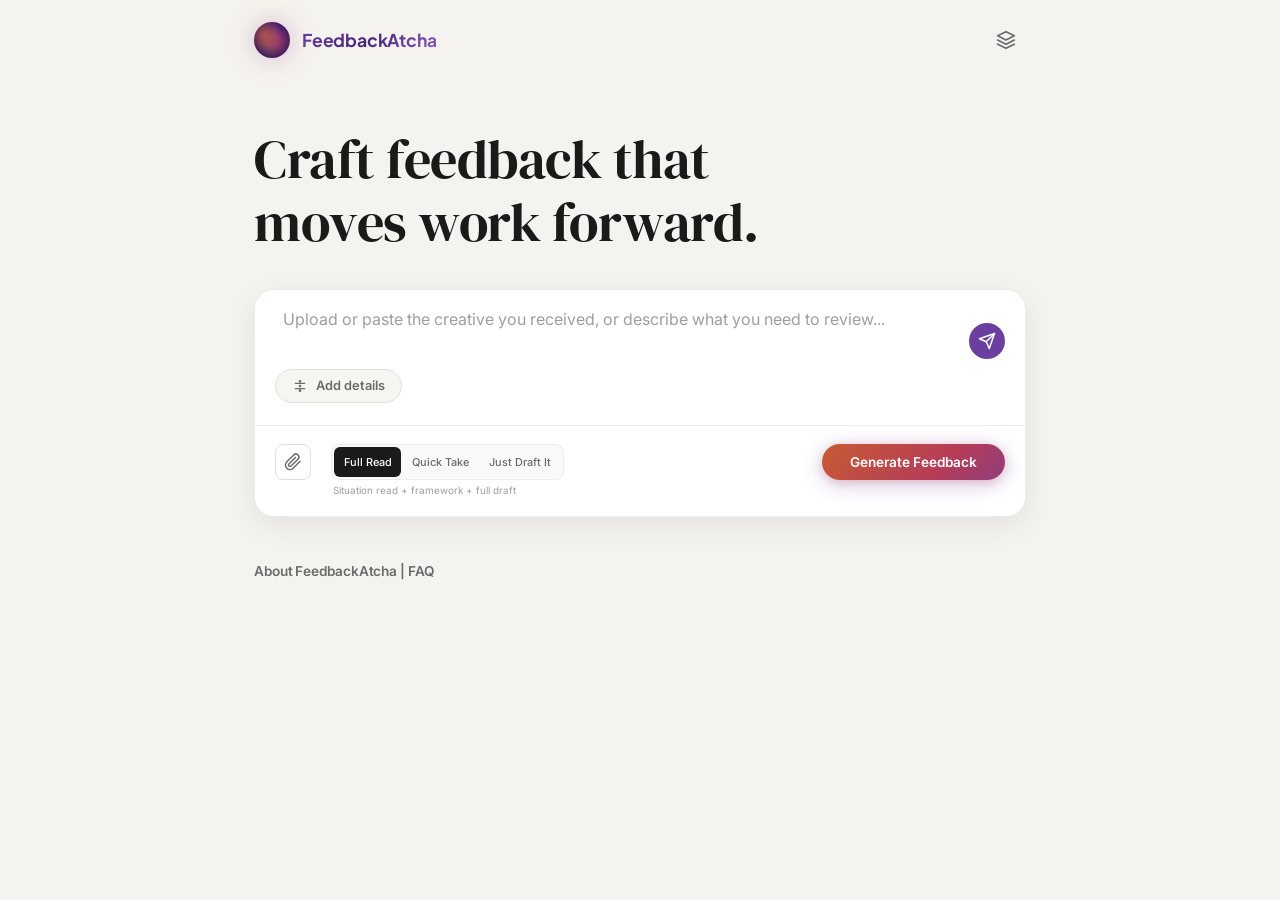
==== index.html @ f75a7eeb "Add severity badges (Critical/Caution/Good) to feedback items - System prompt now instructs AI to ta" ====
<!DOCTYPE html>
<html lang="en">
<head>
  <meta charset="UTF-8">
  <meta name="viewport" content="width=device-width, initial-scale=1.0">
  <title>FeedbackAtcha</title>
  <!-- v5.5 -->
  <script>
  // ============================================================
  // PASTE YOUR ANTHROPIC API KEY HERE:
  const ANTHROPIC_API_KEY = "your-api-key-here";
  // ============================================================
  </script>
  <style>
@import url('https://fonts.googleapis.com/css2?family=DM+Serif+Display&family=Plus+Jakarta+Sans:wght@400;500;600;700&family=Inter:wght@300;400;500;600;700&display=swap');
*,*::before,*::after{box-sizing:border-box;margin:0;padding:0}
:root{
  --bg:#F5F3EF;--surface:#FFFFFF;--surface-warm:#FAF9F7;--surface-alt:#F7F5F2;
  --text-primary:#1A1A1A;--text-secondary:#6B6B6B;--text-tertiary:#9E9E9E;
  --accent:#6B3FA0;--accent-light:rgba(107,63,160,0.08);--accent-glow:rgba(107,63,160,0.25);
  --border:#E0E0E0;--border-light:#ECECEC;
  --shadow-sm:0 1px 2px rgba(0,0,0,0.04);--shadow:0 2px 8px rgba(0,0,0,0.06);
  --shadow-lg:0 8px 30px rgba(0,0,0,0.08);--shadow-xl:0 16px 50px rgba(0,0,0,0.1);
  --radius:16px;--radius-sm:10px;--radius-xs:6px;--transition:0.2s ease;
  --orb-1:rgba(200,100,50,0.7);--orb-2:rgba(180,60,90,0.6);--orb-3:rgba(120,50,160,0.7);
  --orb-4:rgba(200,150,50,0.4);--orb-5:rgba(80,30,120,0.95);--orb-6:rgba(50,20,80,1);
}
html{scroll-behavior:smooth}
body{font-family:'Inter',-apple-system,BlinkMacSystemFont,sans-serif;background:var(--bg);color:var(--text-primary);line-height:1.6;min-height:100vh;-webkit-font-smoothing:antialiased}

/* Header */
.header{display:flex;align-items:center;justify-content:space-between;padding:20px 24px;max-width:820px;margin:0 auto}
.header-brand{display:flex;align-items:center;gap:12px}
.orb-logo{width:36px;height:36px;border-radius:50%;background:radial-gradient(circle at 30% 35%,var(--orb-1) 0%,transparent 50%),radial-gradient(circle at 65% 55%,var(--orb-2) 0%,transparent 50%),radial-gradient(circle at 50% 40%,var(--orb-3) 0%,transparent 55%),radial-gradient(circle at 45% 60%,var(--orb-4) 0%,transparent 50%),radial-gradient(circle at 50% 50%,var(--orb-5) 0%,var(--orb-6) 100%);animation:orbShift 6s ease-in-out infinite;box-shadow:0 0 20px rgba(120,50,160,0.25),0 0 40px rgba(200,100,50,0.1);flex-shrink:0}
@keyframes orbShift{0%,100%{background:radial-gradient(circle at 30% 35%,rgba(200,100,50,0.7) 0%,transparent 50%),radial-gradient(circle at 65% 55%,rgba(180,60,90,0.6) 0%,transparent 50%),radial-gradient(circle at 50% 40%,rgba(120,50,160,0.7) 0%,transparent 55%),radial-gradient(circle at 45% 60%,rgba(200,150,50,0.4) 0%,transparent 50%),radial-gradient(circle at 50% 50%,rgba(80,30,120,0.95) 0%,rgba(50,20,80,1) 100%)}33%{background:radial-gradient(circle at 40% 30%,rgba(220,130,40,0.6) 0%,transparent 50%),radial-gradient(circle at 60% 65%,rgba(160,40,100,0.7) 0%,transparent 50%),radial-gradient(circle at 45% 45%,rgba(100,40,180,0.6) 0%,transparent 55%),radial-gradient(circle at 55% 50%,rgba(210,160,40,0.5) 0%,transparent 50%),radial-gradient(circle at 50% 50%,rgba(90,35,130,0.95) 0%,rgba(55,22,85,1) 100%)}66%{background:radial-gradient(circle at 35% 40%,rgba(190,80,60,0.65) 0%,transparent 50%),radial-gradient(circle at 70% 50%,rgba(140,50,120,0.65) 0%,transparent 50%),radial-gradient(circle at 48% 35%,rgba(130,60,150,0.75) 0%,transparent 55%),radial-gradient(circle at 40% 55%,rgba(190,140,60,0.45) 0%,transparent 50%),radial-gradient(circle at 50% 50%,rgba(70,25,110,0.95) 0%,rgba(45,18,75,1) 100%)}}
.header-brand h1{font-family:'Plus Jakarta Sans',sans-serif;font-size:1.1rem;font-weight:700;letter-spacing:-0.2px;background:linear-gradient(135deg,#6B3FA0,#4A2878,#8B5FBF);-webkit-background-clip:text;-webkit-text-fill-color:transparent;background-clip:text}
.header-actions{display:flex;gap:8px;align-items:center}
.btn-icon{background:none;border:none;cursor:pointer;padding:10px;color:var(--text-secondary);border-radius:var(--radius-xs);transition:var(--transition)}
.btn-icon:hover{background:var(--accent-light);color:var(--accent)}
.btn-icon svg{width:20px;height:20px;display:block}

/* Hero — left-aligned, serif */
.hero{max-width:820px;margin:48px auto 0;padding:0 24px;transition:all 0.5s cubic-bezier(0.16,1,0.3,1)}
.hero.collapsed{margin-top:12px;margin-bottom:-12px}
.hero.collapsed h2{font-size:0;opacity:0;margin:0;line-height:0}
.hero h2{font-family:'DM Serif Display',serif;font-size:clamp(2.2rem,5vw,3.4rem);font-weight:400;letter-spacing:-0.5px;line-height:1.15;color:var(--text-primary);margin-bottom:0;transition:all 0.5s ease}

/* Card */
.card-wrap{max-width:820px;margin:36px auto 80px;padding:0 24px}
.card{background:var(--surface);border-radius:20px;box-shadow:var(--shadow-lg);border:1px solid var(--border-light);overflow:hidden;transition:box-shadow 0.3s ease}
.card:focus-within{box-shadow:var(--shadow-xl);border-color:var(--border)}

/* Thread */
.thread{max-height:0;overflow-y:auto;transition:max-height 0.4s cubic-bezier(0.16,1,0.3,1)}
.thread.active{max-height:50vh;border-bottom:1px solid var(--border-light);padding:16px 20px}
.thread::-webkit-scrollbar{width:4px}
.thread::-webkit-scrollbar-thumb{background:var(--border);border-radius:4px}
.msg{padding:12px 16px;animation:msgIn 0.3s ease;border-radius:16px;max-width:85%;margin-bottom:8px;font-size:0.9rem;line-height:1.7}
@keyframes msgIn{from{opacity:0;transform:translateY(8px)}to{opacity:1;transform:translateY(0)}}
.msg-user{background:var(--accent-light);margin-left:auto;border-bottom-right-radius:4px}
.msg-user .msg-body{color:var(--text-primary);white-space:pre-wrap;word-wrap:break-word}
.msg-ai{background:var(--surface-warm);border:1px solid var(--border-light);margin-right:auto;border-bottom-left-radius:4px;position:relative;max-width:92%}
.msg-ai .msg-header{display:flex;align-items:center;justify-content:flex-end;margin-bottom:4px;gap:6px}
.msg-ai .copy-msg-btn,.msg-ai .expand-msg-btn{background:var(--surface);border:1px solid var(--border);width:30px;height:30px;border-radius:50%;cursor:pointer;color:var(--text-tertiary);transition:var(--transition);display:flex;align-items:center;justify-content:center;padding:0}
.msg-ai .copy-msg-btn svg,.msg-ai .expand-msg-btn svg{width:14px;height:14px;flex-shrink:0}
.msg-ai .copy-msg-btn:hover,.msg-ai .expand-msg-btn:hover{border-color:var(--accent);color:var(--accent);background:var(--accent-light)}
.msg-ai .msg-body h3{color:var(--accent);font-size:0.92rem;font-weight:600;margin-top:18px;margin-bottom:6px;padding-top:12px;border-top:1px solid var(--border-light)}
.msg-ai .msg-body h3:first-child{margin-top:0;padding-top:0;border-top:none}
.msg-ai .msg-body p{font-size:0.88rem;line-height:1.7;color:var(--text-primary);margin-bottom:6px}
.msg-ai .msg-body ul{padding-left:18px;margin:6px 0}
.msg-ai .msg-body li{font-size:0.88rem;line-height:1.7;color:var(--text-primary);margin-bottom:3px}
.msg-ai .msg-body strong{font-weight:600}
.msg-ai .msg-body ol{padding-left:22px;margin:8px 0}
.msg-ai .msg-body ol li{font-size:0.88rem;line-height:1.7;color:var(--text-primary);margin-bottom:6px;padding-left:4px}
.msg-ai .msg-body ol li::marker{color:var(--accent);font-weight:600}
.tldr-callout{background:rgba(107,63,160,0.05);border-left:3px solid var(--accent);border-radius:0 6px 6px 0;padding:10px 14px;margin-bottom:14px}
.tldr-callout h3{font-size:0.72rem;text-transform:uppercase;letter-spacing:0.5px;color:var(--accent);margin:0 0 4px!important;border:none!important;padding-top:0!important}
.tldr-callout p{font-size:0.85rem;color:var(--text-secondary);margin-bottom:0}
/* Severity badges */
.severity-badge{display:inline-flex;align-items:center;gap:5px;font-size:0.7rem;font-weight:700;text-transform:uppercase;letter-spacing:0.4px;padding:2px 8px 2px 5px;border-radius:4px;vertical-align:middle;margin-right:4px;white-space:nowrap}
.severity-badge svg{width:14px;height:14px;flex-shrink:0}
.severity-critical{background:rgba(220,38,38,0.1);color:#DC2626}
.severity-caution{background:rgba(217,119,6,0.1);color:#B45309}
.severity-good{background:rgba(22,163,74,0.1);color:#16A34A}

/* Chat avatars */
.msg-ai-wrap{display:flex;align-items:flex-start;gap:8px;margin-bottom:8px;animation:msgIn 0.3s ease}
.msg-ai-wrap .msg-ai{margin-bottom:0;animation:none}
.orb-chat{width:24px;height:24px;border-radius:50%;background:radial-gradient(circle at 30% 35%,var(--orb-1) 0%,transparent 50%),radial-gradient(circle at 65% 55%,var(--orb-2) 0%,transparent 50%),radial-gradient(circle at 50% 40%,var(--orb-3) 0%,transparent 55%),radial-gradient(circle at 45% 60%,var(--orb-4) 0%,transparent 50%),radial-gradient(circle at 50% 50%,var(--orb-5) 0%,var(--orb-6) 100%);animation:orbShift 6s ease-in-out infinite;box-shadow:0 0 8px rgba(120,50,160,0.2);flex-shrink:0;margin-top:4px}
.msg-user-wrap{display:flex;align-items:flex-start;gap:8px;justify-content:flex-end;margin-bottom:8px;animation:msgIn 0.3s ease}
.msg-user-wrap .msg-user{margin-bottom:0;margin-left:0;animation:none}
.user-avatar-chat{width:24px;height:24px;border-radius:50%;flex-shrink:0;margin-top:4px;background:var(--accent);color:white;display:flex;align-items:center;justify-content:center;font-size:0.65rem;font-weight:600;overflow:hidden}
.user-avatar-chat img{width:100%;height:100%;object-fit:cover}

/* Avatar in settings */
.avatar-section{display:flex;align-items:center;gap:14px;padding:0 0 24px;margin-bottom:24px;border-bottom:1px solid var(--border-light)}
.avatar-display{width:48px;height:48px;border-radius:50%;background:var(--accent);color:white;display:flex;align-items:center;justify-content:center;font-size:1.2rem;font-weight:600;cursor:pointer;overflow:hidden;flex-shrink:0;transition:var(--transition);border:2px solid var(--border-light)}
.avatar-display:hover{border-color:var(--accent);box-shadow:0 0 0 3px var(--accent-light)}
.avatar-display img{width:100%;height:100%;object-fit:cover}
.avatar-info{flex:1;min-width:0}
.avatar-name-input{border:none;background:transparent;font-family:inherit;font-size:0.95rem;font-weight:600;color:var(--text-primary);width:100%;outline:none;padding:2px 0}
.avatar-name-input:focus{border-bottom:2px solid var(--accent)}
.avatar-hint{font-size:0.68rem;color:var(--text-tertiary);margin-top:2px}

/* Avatar Modal */
.avatar-overlay{position:fixed;inset:0;background:rgba(0,0,0,0.3);z-index:400;opacity:0;pointer-events:none;transition:opacity 0.3s;backdrop-filter:blur(4px)}
.avatar-overlay.open{opacity:1;pointer-events:all}
.avatar-modal{position:fixed;top:50%;left:50%;transform:translate(-50%,-50%) scale(0.95);width:440px;max-width:92vw;max-height:85vh;background:var(--surface);border-radius:20px;box-shadow:var(--shadow-xl);z-index:401;opacity:0;pointer-events:none;transition:all 0.3s cubic-bezier(0.16,1,0.3,1);overflow-y:auto}
.avatar-modal.open{opacity:1;pointer-events:all;transform:translate(-50%,-50%) scale(1)}
.avatar-modal-header{display:flex;align-items:center;justify-content:space-between;padding:24px 24px 0}
.avatar-modal-header h2{font-family:'DM Serif Display',serif;font-size:1.3rem;font-weight:400}
.avatar-modal-header p{font-size:0.82rem;color:var(--text-secondary);margin-top:2px}
.avatar-modal-body{padding:20px 24px 24px}
.avatar-current{display:flex;align-items:center;gap:12px;background:var(--surface-warm);border:1px solid var(--border-light);border-radius:var(--radius-sm);padding:12px 16px;margin-bottom:20px}
.avatar-current-img{width:48px;height:48px;border-radius:50%;background:var(--accent);color:white;display:flex;align-items:center;justify-content:center;font-size:1.2rem;font-weight:600;overflow:hidden;flex-shrink:0}
.avatar-current-img img{width:100%;height:100%;object-fit:cover}
.avatar-current-label{font-size:0.82rem;font-weight:600;color:var(--text-primary)}
.avatar-current-type{font-size:0.72rem;color:var(--text-tertiary)}
.avatar-dropzone{border:2px dashed var(--border);border-radius:var(--radius-sm);padding:24px;text-align:center;cursor:pointer;transition:var(--transition);margin-bottom:20px;position:relative}
.avatar-dropzone:hover{border-color:var(--accent);background:var(--accent-light)}
.avatar-dropzone input{position:absolute;inset:0;opacity:0;cursor:pointer}
.avatar-dropzone-icon{font-size:1.5rem;margin-bottom:6px}
.avatar-dropzone-text{font-size:0.85rem;color:var(--accent);font-weight:600}
.avatar-dropzone-hint{font-size:0.72rem;color:var(--text-tertiary);margin-top:4px}
.avatar-preset-label{font-size:0.68rem;font-weight:700;text-transform:uppercase;letter-spacing:0.08em;color:var(--text-tertiary);margin-bottom:12px}
.avatar-preset-grid{display:grid;grid-template-columns:repeat(4,1fr);gap:8px;margin-bottom:20px}
.avatar-preset{display:flex;flex-direction:column;align-items:center;gap:4px;padding:10px 4px;border:1px solid var(--border-light);border-radius:var(--radius-xs);cursor:pointer;transition:var(--transition);background:var(--surface)}
.avatar-preset:hover{border-color:var(--accent);background:var(--accent-light)}
.avatar-preset.selected{border-color:var(--accent);background:var(--accent-light);box-shadow:0 0 0 2px var(--accent-light)}
.avatar-preset-emoji{font-size:1.5rem;line-height:1}
.avatar-preset-name{font-size:0.62rem;color:var(--text-secondary);font-weight:500}
.avatar-reset-btn{background:none;border:1px solid var(--border);border-radius:var(--radius-xs);padding:8px 16px;font-size:0.78rem;color:var(--text-secondary);cursor:pointer;font-family:inherit;transition:var(--transition);width:100%}
.avatar-reset-btn:hover{border-color:var(--accent);color:var(--accent)}

/* Compose */
.compose-row{display:flex;align-items:flex-end;padding:16px 20px 8px 28px;gap:8px}
.compose-input{flex:1;border:none;font-family:inherit;font-size:1rem;line-height:1.7;color:var(--text-primary);resize:none;outline:none;background:transparent;min-height:44px;max-height:200px;padding:0}
.compose-input::placeholder{color:var(--text-tertiary)}
.chat-send-btn{width:36px;height:36px;border-radius:50%;border:none;background:var(--accent);color:white;cursor:pointer;display:flex;align-items:center;justify-content:center;flex-shrink:0;transition:var(--transition);margin-bottom:2px}
.chat-send-btn:hover{background:#5A3490;transform:scale(1.05)}
.chat-send-btn:disabled{opacity:0.3;cursor:not-allowed;transform:none}
.chat-send-btn svg{width:18px;height:18px}

/* Context Bar — more prominent */
.context-bar{display:flex;align-items:center;gap:10px;padding:0 20px 22px;flex-wrap:wrap}
.context-bar-toggle{display:flex;align-items:center;gap:8px;font-size:0.8rem;color:var(--text-secondary);cursor:pointer;background:var(--surface-alt);border:1px solid var(--border);font-family:inherit;font-weight:600;padding:8px 16px;border-radius:50px;transition:var(--transition)}
.context-bar-toggle:hover{color:var(--accent);border-color:var(--accent);background:var(--accent-light)}
.context-bar-toggle svg{flex-shrink:0}
.context-tags{display:flex;flex-wrap:wrap;gap:4px}
.context-tag{font-size:0.7rem;font-weight:500;padding:4px 12px;border-radius:50px;background:var(--accent-light);color:var(--accent);border:1px solid rgba(107,63,160,0.15);display:flex;align-items:center;gap:4px}
.context-tag .remove-tag{background:none;border:none;cursor:pointer;color:var(--accent);font-size:0.85rem;line-height:1;padding:0 0 0 2px;opacity:0.6}
.context-tag .remove-tag:hover{opacity:1}

/* Context Panel */
.context-panel{max-height:0;overflow:hidden;transition:max-height 0.4s cubic-bezier(0.16,1,0.3,1),padding 0.3s ease,opacity 0.3s ease;opacity:0;padding:0 28px}
.context-panel.open{max-height:900px;opacity:1;padding:20px 28px 24px;border-top:1px solid var(--border-light);overflow-y:auto}
.context-section{border:1px solid var(--border-light);border-radius:var(--radius-sm);padding:16px 18px;margin-bottom:14px;background:var(--surface-warm)}
.context-section:last-child{margin-bottom:0}
.context-section-framework{background:#F5F0FA;border-color:rgba(107,63,160,0.12)}
.context-section-asset{background:#F0F4F8;border-color:rgba(59,130,246,0.12)}
.context-section-details{background:#F0F7F4;border-color:rgba(52,168,115,0.12)}
.context-section-title{font-size:0.72rem;font-weight:700;text-transform:uppercase;letter-spacing:0.08em;color:var(--text-primary);margin-bottom:12px;display:flex;align-items:center;gap:8px}
.context-section-title svg{width:16px;height:16px;color:var(--accent);flex-shrink:0}

/* Asset categories */
.asset-category{margin-bottom:10px}
.asset-category:last-child{margin-bottom:0}
.asset-category-label{font-size:0.65rem;font-weight:600;text-transform:uppercase;letter-spacing:0.06em;color:var(--text-tertiary);margin-bottom:6px;padding-left:2px}
.tile-row{display:flex;flex-wrap:wrap;gap:5px}
.tile{display:flex;align-items:center;justify-content:center;padding:7px 12px;gap:6px;border:1px solid var(--border-light);border-radius:var(--radius-xs);background:var(--surface);cursor:pointer;transition:var(--transition);font-size:0.72rem;color:var(--text-secondary);line-height:1.2;white-space:nowrap}
.tile:hover{border-color:#3B7DD8;color:#3B7DD8}
.tile.selected{border-color:#3B7DD8;background:rgba(59,130,246,0.1);color:#2563EB;font-weight:600}
.tile.selected svg{color:#2563EB}
.tile svg{width:14px;height:14px;flex-shrink:0}

/* Segmented, pills */
.segmented{display:flex;background:var(--surface);border-radius:var(--radius-sm);padding:3px;border:1px solid var(--border-light)}
.segmented button{flex:1;padding:7px 4px;font-size:0.72rem;border:none;background:transparent;cursor:pointer;color:var(--text-secondary);transition:var(--transition);font-family:inherit;font-weight:500;border-radius:8px}
.segmented button:hover{color:var(--text-primary)}
/* Framework segmented — lavender family */
.framework-segmented button.selected{background:#E8DCF5;color:#5B2D8E;box-shadow:var(--shadow-sm);font-weight:600}
.framework-segmented button.auto-selected{background:transparent;color:#7B4FA8;box-shadow:none;border:1px dashed rgba(107,63,160,0.4);margin:-1px}
.framework-segmented button:hover{color:#7B4FA8}
/* Details segmented — green family */
.context-section-details .segmented button.selected{background:#D6EDE0;color:#1B7A42;box-shadow:var(--shadow-sm);font-weight:600}
.context-section-details .segmented button:hover{color:#2D8A54}
.pills{display:flex;flex-wrap:wrap;gap:5px}
.pill{padding:5px 12px;border-radius:50px;border:1px solid var(--border);background:var(--surface);font-size:0.72rem;cursor:pointer;color:var(--text-secondary);transition:var(--transition);font-family:inherit}
/* Details pills — green family */
.context-section-details .pill:hover{border-color:#2D8A54;color:#2D8A54}
.context-section-details .pill.selected{border-color:#2D8A54;background:rgba(52,168,115,0.1);color:#1B7A42;font-weight:600}
.framework-explainer{font-size:0.62rem;color:var(--text-tertiary);padding-left:2px;margin-top:6px;min-height:0;transition:all 0.2s ease;line-height:1.4}
.context-notes{width:100%;padding:8px 10px;border:1px solid var(--border);border-radius:var(--radius-xs);font-family:inherit;font-size:0.82rem;resize:vertical;min-height:56px;color:var(--text-primary);background:var(--surface);line-height:1.5}
.context-notes:focus{outline:none;border-color:var(--accent)}
.context-notes::placeholder{color:var(--text-tertiary)}
.context-bar-toggle .toggle-icon-open,.context-bar-toggle .toggle-icon-close{flex-shrink:0}
.context-bar-toggle .toggle-icon-close{display:none}
.context-bar-toggle.active .toggle-icon-open{display:none}
.context-bar-toggle.active .toggle-icon-close{display:block}

/* Toolbar */
.compose-toolbar{display:flex;align-items:flex-start;justify-content:space-between;padding:18px 20px 18px;border-top:1px solid var(--border-light);gap:12px}
.toolbar-left{display:flex;align-items:flex-start;gap:10px;flex:1;min-width:0}
.upload-btn{display:flex;align-items:center;justify-content:center;width:36px;height:36px;border-radius:8px;border:1px solid var(--border);background:var(--surface);color:var(--text-secondary);cursor:pointer;transition:var(--transition);position:relative;flex-shrink:0}
.upload-btn:hover{border-color:var(--accent);color:var(--accent)}
.upload-btn input[type="file"]{position:absolute;inset:0;opacity:0;cursor:pointer}
.upload-preview{font-size:0.75rem;color:var(--accent);font-weight:500;display:flex;align-items:center;gap:4px;max-width:120px;overflow:hidden;text-overflow:ellipsis;white-space:nowrap;height:36px}
.upload-preview .remove-upload{background:none;border:none;cursor:pointer;color:var(--text-secondary);font-size:1rem;line-height:1;padding:0}
.upload-preview .remove-upload:hover{color:var(--text-primary)}
.mode-slider-wrap{flex-shrink:0;display:flex;flex-direction:column;align-items:flex-start;gap:3px}
.mode-slider-track{display:flex;background:var(--surface-warm);border-radius:8px;position:relative;padding:2px;border:1px solid var(--border-light);height:36px;align-items:center}
.mode-slider-track .mode-option{flex:1;text-align:center;padding:0 10px;font-size:0.68rem;font-weight:500;cursor:pointer;position:relative;z-index:2;color:var(--text-secondary);transition:color 0.3s;border:none;background:none;font-family:inherit;border-radius:6px;white-space:nowrap;height:calc(100% - 4px);display:flex;align-items:center;justify-content:center}
.mode-slider-track .mode-option.selected{color:white}
.mode-slider-thumb{position:absolute;top:2px;height:calc(100% - 4px);background:var(--text-primary);border-radius:6px;transition:left 0.3s ease,width 0.3s ease;z-index:1}
.mode-explainer{font-size:0.62rem;color:var(--text-tertiary);text-align:left;padding-left:2px}

/* CTA — glowing orb gradient */
.send-btn{height:36px;padding:0 28px;background:linear-gradient(135deg,#C85A32,#B43C5A,#6B3FA0,#4A2070);background-size:200% 200%;animation:ctaGlow 4s ease-in-out infinite;color:white;border:none;border-radius:50px;font-size:0.85rem;font-weight:600;cursor:pointer;font-family:inherit;transition:transform 0.2s,box-shadow 0.2s;flex-shrink:0;box-shadow:0 4px 20px rgba(120,50,160,0.3),0 2px 8px rgba(200,100,50,0.2);display:flex;align-items:center}
.send-btn:hover{transform:translateY(-1px);box-shadow:0 6px 28px rgba(120,50,160,0.4),0 4px 12px rgba(200,100,50,0.3)}
.send-btn:active{transform:translateY(0)}
.send-btn:disabled{opacity:0.6;cursor:not-allowed;transform:none;animation:ctaPulse 1.5s ease-in-out infinite}
@keyframes ctaGlow{0%{background-position:0% 50%}50%{background-position:100% 50%}100%{background-position:0% 50%}}
@keyframes ctaPulse{0%,100%{box-shadow:0 4px 20px rgba(120,50,160,0.3)}50%{box-shadow:0 6px 30px rgba(120,50,160,0.5),0 4px 16px rgba(200,100,50,0.3)}}

/* Settings — RIGHT side */
.settings-overlay{position:fixed;inset:0;background:rgba(0,0,0,0.3);z-index:200;opacity:0;pointer-events:none;transition:opacity 0.3s;backdrop-filter:blur(4px)}
.settings-overlay.open{opacity:1;pointer-events:all}
.settings-panel{position:fixed;top:0;right:-500px;width:460px;max-width:92vw;height:100vh;background:var(--surface);box-shadow:-8px 0 30px rgba(0,0,0,0.08);z-index:201;transition:right 0.35s cubic-bezier(0.16,1,0.3,1);overflow-y:auto;padding:32px}
.settings-panel.open{right:0}
.settings-panel h2{font-size:1.1rem;font-weight:700;margin-bottom:28px;display:flex;align-items:center;justify-content:space-between}
.settings-card{background:var(--surface-warm);border-radius:var(--radius-sm);padding:20px;margin-bottom:14px;border:1px solid var(--border-light)}
.settings-card label{display:block;font-size:0.72rem;font-weight:600;color:var(--text-secondary);text-transform:uppercase;letter-spacing:0.05em;margin-bottom:8px}
.settings-card input[type="text"],.settings-card textarea{width:100%;padding:10px 12px;border:1px solid var(--border);border-radius:var(--radius-xs);font-family:inherit;font-size:0.85rem;background:var(--surface)}
.settings-card textarea{min-height:80px;resize:vertical}
.settings-card input:focus,.settings-card textarea:focus{outline:none;border-color:var(--accent);box-shadow:0 0 0 3px var(--accent-light)}
.color-swatches{display:flex;gap:8px;margin-top:10px;flex-wrap:wrap}
.color-swatch{width:32px;height:32px;border-radius:8px;border:2px solid var(--border-light);cursor:pointer;position:relative}
.color-swatch .remove-swatch{position:absolute;top:-6px;right:-6px;width:16px;height:16px;border-radius:50%;background:var(--text-secondary);color:white;font-size:10px;border:none;cursor:pointer;display:none;align-items:center;justify-content:center;line-height:1}
.color-swatch:hover .remove-swatch{display:flex}
.color-limit-msg{font-size:0.7rem;color:var(--orb-2);margin-top:6px}
.toggle-row{display:flex;align-items:center;justify-content:space-between;padding:8px 0}
.toggle-row span{font-size:0.85rem;font-weight:500}
.toggle{width:44px;height:24px;border-radius:12px;background:#D1D5DB;position:relative;cursor:pointer;transition:var(--transition);border:none}
.toggle.on{background:var(--accent)}
.toggle::after{content:'';position:absolute;top:2px;left:2px;width:20px;height:20px;border-radius:50%;background:white;transition:var(--transition);box-shadow:0 1px 3px rgba(0,0,0,0.12)}
.toggle.on::after{left:22px}
.helper-text{font-size:0.72rem;color:var(--text-tertiary);margin-top:6px;line-height:1.4}
.error-msg{background:#FEF2F2;color:#991B1B;padding:12px 28px;font-size:0.85rem;border-top:1px solid #FECACA}

/* Footer */
.footer{max-width:820px;margin:-40px auto 40px;padding:0 24px}
.footer-link{background:none;border:none;cursor:pointer;font-family:inherit;font-size:0.85rem;color:var(--text-secondary);font-weight:600;padding:6px 0;transition:var(--transition);letter-spacing:-0.1px}
.footer-link:hover{color:var(--accent)}

/* About Modal */
.about-overlay{position:fixed;inset:0;background:rgba(0,0,0,0.3);z-index:300;opacity:0;pointer-events:none;transition:opacity 0.3s;backdrop-filter:blur(4px)}
.about-overlay.open{opacity:1;pointer-events:all}
.about-modal{position:fixed;top:50%;left:50%;transform:translate(-50%,-50%) scale(0.95);width:560px;max-width:92vw;max-height:80vh;background:var(--surface);border-radius:20px;box-shadow:var(--shadow-xl);z-index:301;opacity:0;pointer-events:none;transition:all 0.3s cubic-bezier(0.16,1,0.3,1);overflow-y:auto}
.about-modal.open{opacity:1;pointer-events:all;transform:translate(-50%,-50%) scale(1)}
.about-header{display:flex;align-items:center;justify-content:space-between;padding:24px 28px 0;position:sticky;top:0;background:var(--surface);z-index:1;padding-bottom:16px}
.about-header h2{font-family:'DM Serif Display',serif;font-size:1.4rem;font-weight:400}
.about-body{padding:8px 28px 28px}
.faq-item{padding:16px 0;border-bottom:1px solid var(--border-light)}
.faq-item:last-child{border-bottom:none}

/* Expand Feedback Modal */
.expand-overlay{position:fixed;inset:0;background:rgba(0,0,0,0.3);z-index:500;opacity:0;pointer-events:none;transition:opacity 0.3s;backdrop-filter:blur(4px)}
.expand-overlay.open{opacity:1;pointer-events:all}
.expand-modal{position:fixed;top:50%;left:50%;transform:translate(-50%,-50%) scale(0.95);width:720px;max-width:94vw;max-height:88vh;background:var(--surface);border-radius:20px;box-shadow:var(--shadow-xl);z-index:501;opacity:0;pointer-events:none;transition:all 0.3s cubic-bezier(0.16,1,0.3,1);display:flex;flex-direction:column}
.expand-modal.open{opacity:1;pointer-events:all;transform:translate(-50%,-50%) scale(1)}
.expand-header{display:flex;align-items:center;justify-content:space-between;padding:20px 28px;border-bottom:1px solid var(--border-light);flex-shrink:0}
.expand-header-actions{display:flex;align-items:center;gap:8px}
.expand-copy-btn{background:var(--surface);border:1px solid var(--border);padding:6px 14px;border-radius:50px;font-size:0.75rem;font-weight:600;cursor:pointer;color:var(--text-secondary);font-family:inherit;transition:var(--transition);display:flex;align-items:center;gap:6px}
.expand-copy-btn svg{width:14px;height:14px;flex-shrink:0}
.expand-copy-btn:hover{border-color:var(--accent);color:var(--accent);background:var(--accent-light)}
.expand-body{padding:28px 32px;overflow-y:auto;flex:1}
.expand-body h3{color:var(--accent);font-size:1rem;font-weight:600;margin-top:22px;margin-bottom:8px;padding-top:14px;border-top:1px solid var(--border-light)}
.expand-body h3:first-child{margin-top:0;padding-top:0;border-top:none}
.expand-body p{font-size:0.95rem;line-height:1.8;color:var(--text-primary);margin-bottom:8px}
.expand-body ul{padding-left:20px;margin:8px 0}
.expand-body ol{padding-left:24px;margin:10px 0}
.expand-body li{font-size:0.95rem;line-height:1.8;color:var(--text-primary);margin-bottom:5px}
.expand-body ol li::marker{color:var(--accent);font-weight:600}
.expand-body strong{font-weight:600}
.expand-body .tldr-callout{background:rgba(107,63,160,0.05);border-left:3px solid var(--accent);border-radius:0 6px 6px 0;padding:12px 16px;margin-bottom:18px}
.expand-body .tldr-callout h3{font-size:0.75rem;text-transform:uppercase;letter-spacing:0.5px;margin:0 0 6px!important;border:none!important;padding-top:0!important}
.expand-body .tldr-callout p{font-size:0.9rem;color:var(--text-secondary);margin:0}
.expand-body .severity-badge{font-size:0.73rem;padding:3px 10px 3px 6px}
.expand-body .severity-badge svg{width:15px;height:15px}
.faq-item h3{font-size:0.88rem;font-weight:600;color:var(--text-primary);margin-bottom:6px}
.faq-item p{font-size:0.85rem;line-height:1.7;color:var(--text-secondary)}

@media(max-width:768px){.header{padding:16px 20px}.hero{margin-top:32px}.hero h2{font-size:2rem}.card-wrap{margin-top:24px}.compose-toolbar{flex-wrap:wrap}.toolbar-left{flex-wrap:wrap}}
@media(max-width:480px){.tile-row{gap:4px}.tile{padding:6px 8px;font-size:0.65rem}.hero h2{font-size:1.6rem}.compose-input{padding:20px 20px 8px;font-size:0.95rem}.context-bar{padding:0 20px 8px}.compose-toolbar{padding:12px 16px}.mode-slider-track .mode-option{padding:6px 6px;font-size:0.62rem}}
  </style>
</head>
<body>

<!-- Header -->
<header class="header">
  <div class="header-brand">
    <div class="orb-logo"></div>
    <h1>FeedbackAtcha</h1>
  </div>
  <div class="header-actions">
    <button class="btn-icon" id="settings-btn" title="Brand Profile">
      <svg viewBox="0 0 24 24" fill="none" stroke="currentColor" stroke-width="2" stroke-linecap="round" stroke-linejoin="round">
        <path d="M12 2L2 7l10 5 10-5-10-5z"/><path d="M2 17l10 5 10-5"/><path d="M2 12l10 5 10-5"/>
      </svg>
    </button>
  </div>
</header>

<!-- Hero — left-aligned, serif, no subtitle -->
<section class="hero">
  <h2>Craft feedback that<br>moves work forward.</h2>
</section>

<!-- Unified Card -->
<div class="card-wrap">
  <div class="card">

    <!-- Chat Thread -->
    <div class="thread" id="thread"></div>

    <!-- Compose Area -->
    <div class="compose" id="compose">
      <div class="compose-row">
        <textarea class="compose-input" id="main-input" placeholder="Upload or paste the creative you received, or describe what you need to review..." rows="2"></textarea>
        <button class="chat-send-btn" id="chat-send-btn" title="Send">
          <svg viewBox="0 0 24 24" fill="none" stroke="currentColor" stroke-width="2" stroke-linecap="round" stroke-linejoin="round"><line x1="22" y1="2" x2="11" y2="13"/><polygon points="22 2 15 22 11 13 2 9 22 2"/></svg>
        </button>
      </div>

      <!-- Context Bar -->
      <div class="context-bar" id="context-bar">
        <button class="context-bar-toggle" id="context-bar-toggle">
          <svg class="toggle-icon-open" width="16" height="16" viewBox="0 0 24 24" fill="none" stroke="currentColor" stroke-width="2" stroke-linecap="round" stroke-linejoin="round"><circle cx="12" cy="12" r="1"/><circle cx="12" cy="5" r="1"/><circle cx="12" cy="19" r="1"/><path d="M5 8h14"/><path d="M5 16h14"/></svg>
          <svg class="toggle-icon-close" width="16" height="16" viewBox="0 0 24 24" fill="none" stroke="currentColor" stroke-width="2" stroke-linecap="round" stroke-linejoin="round"><polyline points="18 15 12 9 6 15"/></svg>
          <span id="context-summary">Add details</span>
        </button>
        <div id="context-tags" class="context-tags"></div>
      </div>

      <!-- Context Panel -->
      <div class="context-panel" id="context-panel">

        <!-- Framework Section (own card) -->
        <div class="context-section context-section-framework">
          <div class="context-section-title">
            <svg viewBox="0 0 24 24" fill="none" stroke="currentColor" stroke-width="2" stroke-linecap="round" stroke-linejoin="round"><path d="M2 3h6a4 4 0 0 1 4 4v14a3 3 0 0 0-3-3H2z"/><path d="M22 3h-6a4 4 0 0 0-4 4v14a3 3 0 0 1 3-3h7z"/></svg>
            Feedback Framework
          </div>
          <div class="segmented framework-segmented">
            <button data-value="COIN">COIN</button>
            <button data-value="I Like / I Wish / What If">I Like / I Wish</button>
            <button data-value="SBI">SBI</button>
            <button data-value="Plus/Delta">Plus / Delta</button>
          </div>
          <div class="framework-explainer" id="framework-explainer"></div>
        </div>

        <!-- Asset Type Section -->
        <div class="context-section context-section-asset">
          <div class="context-section-title">
            <svg viewBox="0 0 24 24" fill="none" stroke="currentColor" stroke-width="2" stroke-linecap="round" stroke-linejoin="round"><rect x="3" y="3" width="7" height="7"/><rect x="14" y="3" width="7" height="7"/><rect x="3" y="14" width="7" height="7"/><rect x="14" y="14" width="7" height="7"/></svg>
            Asset Type
          </div>
          <div class="asset-category">
            <div class="asset-category-label">Ads</div>
            <div class="tile-row">
              <div class="tile" data-value="LinkedIn Ad"><svg viewBox="0 0 24 24" fill="none" stroke="currentColor" stroke-width="2" stroke-linecap="round" stroke-linejoin="round"><path d="M16 8a6 6 0 0 1 6 6v7h-4v-7a2 2 0 0 0-4 0v7h-4v-7a6 6 0 0 1 6-6z"/><rect x="2" y="9" width="4" height="12"/><circle cx="4" cy="4" r="2"/></svg>LinkedIn</div>
              <div class="tile" data-value="Facebook Ad"><svg viewBox="0 0 24 24" fill="none" stroke="currentColor" stroke-width="2" stroke-linecap="round" stroke-linejoin="round"><path d="M18 2h-3a5 5 0 0 0-5 5v3H7v4h3v8h4v-8h3l1-4h-4V7a1 1 0 0 1 1-1h3z"/></svg>Facebook</div>
              <div class="tile" data-value="Google Ad"><svg viewBox="0 0 24 24" fill="none" stroke="currentColor" stroke-width="2" stroke-linecap="round" stroke-linejoin="round"><circle cx="11" cy="11" r="8"/><line x1="21" y1="21" x2="16.65" y2="16.65"/></svg>Google</div>
              <div class="tile" data-value="Display Ad"><svg viewBox="0 0 24 24" fill="none" stroke="currentColor" stroke-width="2" stroke-linecap="round" stroke-linejoin="round"><rect x="2" y="3" width="20" height="14" rx="2"/><line x1="8" y1="21" x2="16" y2="21"/><line x1="12" y1="17" x2="12" y2="21"/></svg>Display</div>
            </div>
          </div>
          <div class="asset-category">
            <div class="asset-category-label">Content</div>
            <div class="tile-row">
              <div class="tile" data-value="eBook / Whitepaper"><svg viewBox="0 0 24 24" fill="none" stroke="currentColor" stroke-width="2" stroke-linecap="round" stroke-linejoin="round"><path d="M4 19.5A2.5 2.5 0 0 1 6.5 17H20"/><path d="M6.5 2H20v20H6.5A2.5 2.5 0 0 1 4 19.5v-15A2.5 2.5 0 0 1 6.5 2z"/></svg>eBook</div>
              <div class="tile" data-value="Blog Post"><svg viewBox="0 0 24 24" fill="none" stroke="currentColor" stroke-width="2" stroke-linecap="round" stroke-linejoin="round"><path d="M11 4H4a2 2 0 0 0-2 2v14a2 2 0 0 0 2 2h14a2 2 0 0 0 2-2v-7"/><path d="M18.5 2.5a2.121 2.121 0 0 1 3 3L12 15l-4 1 1-4 9.5-9.5z"/></svg>Blog Post</div>
              <div class="tile" data-value="Infographic"><svg viewBox="0 0 24 24" fill="none" stroke="currentColor" stroke-width="2" stroke-linecap="round" stroke-linejoin="round"><line x1="18" y1="20" x2="18" y2="10"/><line x1="12" y1="20" x2="12" y2="4"/><line x1="6" y1="20" x2="6" y2="14"/></svg>Infographic</div>
              <div class="tile" data-value="Webinar Asset"><svg viewBox="0 0 24 24" fill="none" stroke="currentColor" stroke-width="2" stroke-linecap="round" stroke-linejoin="round"><path d="M12 1a3 3 0 0 0-3 3v8a3 3 0 0 0 6 0V4a3 3 0 0 0-3-3z"/><path d="M19 10v2a7 7 0 0 1-14 0v-2"/><line x1="12" y1="19" x2="12" y2="23"/><line x1="8" y1="23" x2="16" y2="23"/></svg>Webinar</div>
              <div class="tile" data-value="Case Study"><svg viewBox="0 0 24 24" fill="none" stroke="currentColor" stroke-width="2" stroke-linecap="round" stroke-linejoin="round"><path d="M14 2H6a2 2 0 0 0-2 2v16a2 2 0 0 0 2 2h12a2 2 0 0 0 2-2V8z"/><polyline points="14 2 14 8 20 8"/><line x1="16" y1="13" x2="8" y2="13"/><line x1="16" y1="17" x2="8" y2="17"/></svg>Case Study</div>
              <div class="tile" data-value="One-Pager"><svg viewBox="0 0 24 24" fill="none" stroke="currentColor" stroke-width="2" stroke-linecap="round" stroke-linejoin="round"><path d="M13 2H6a2 2 0 0 0-2 2v16a2 2 0 0 0 2 2h12a2 2 0 0 0 2-2V9z"/><polyline points="13 2 13 9 20 9"/></svg>One-Pager</div>
              <div class="tile" data-value="Video Ad"><svg viewBox="0 0 24 24" fill="none" stroke="currentColor" stroke-width="2" stroke-linecap="round" stroke-linejoin="round"><polygon points="23 7 16 12 23 17 23 7"/><rect x="1" y="5" width="15" height="14" rx="2"/></svg>Video</div>
            </div>
          </div>
          <div class="asset-category">
            <div class="asset-category-label">Channels</div>
            <div class="tile-row">
              <div class="tile" data-value="Email"><svg viewBox="0 0 24 24" fill="none" stroke="currentColor" stroke-width="2" stroke-linecap="round" stroke-linejoin="round"><path d="M4 4h16c1.1 0 2 .9 2 2v12c0 1.1-.9 2-2 2H4c-1.1 0-2-.9-2-2V6c0-1.1.9-2 2-2z"/><polyline points="22,6 12,13 2,6"/></svg>Email</div>
              <div class="tile" data-value="Landing Page"><svg viewBox="0 0 24 24" fill="none" stroke="currentColor" stroke-width="2" stroke-linecap="round" stroke-linejoin="round"><rect x="3" y="3" width="18" height="18" rx="2"/><line x1="3" y1="9" x2="21" y2="9"/><line x1="9" y1="21" x2="9" y2="9"/></svg>Landing Page</div>
              <div class="tile" data-value="Website Page"><svg viewBox="0 0 24 24" fill="none" stroke="currentColor" stroke-width="2" stroke-linecap="round" stroke-linejoin="round"><circle cx="12" cy="12" r="10"/><line x1="2" y1="12" x2="22" y2="12"/><path d="M12 2a15.3 15.3 0 0 1 4 10 15.3 15.3 0 0 1-4 10 15.3 15.3 0 0 1-4-10 15.3 15.3 0 0 1 4-10z"/></svg>Website</div>
              <div class="tile" data-value="Social Post"><svg viewBox="0 0 24 24" fill="none" stroke="currentColor" stroke-width="2" stroke-linecap="round" stroke-linejoin="round"><path d="M21 15a2 2 0 0 1-2 2H7l-4 4V5a2 2 0 0 1 2-2h14a2 2 0 0 1 2 2z"/></svg>Social Post</div>
            </div>
          </div>
          <div class="asset-category">
            <div class="asset-category-label">Sales</div>
            <div class="tile-row">
              <div class="tile" data-value="Outreach Sequence"><svg viewBox="0 0 24 24" fill="none" stroke="currentColor" stroke-width="2" stroke-linecap="round" stroke-linejoin="round"><line x1="22" y1="2" x2="11" y2="13"/><polygon points="22 2 15 22 11 13 2 9 22 2"/></svg>Outreach</div>
              <div class="tile" data-value="Sales Deck"><svg viewBox="0 0 24 24" fill="none" stroke="currentColor" stroke-width="2" stroke-linecap="round" stroke-linejoin="round"><rect x="2" y="3" width="20" height="14" rx="2"/><path d="M10 20l2 2 2-2"/></svg>Sales Deck</div>
              <div class="tile" data-value="Sales One-Pager"><svg viewBox="0 0 24 24" fill="none" stroke="currentColor" stroke-width="2" stroke-linecap="round" stroke-linejoin="round"><path d="M13 2H6a2 2 0 0 0-2 2v16a2 2 0 0 0 2 2h12a2 2 0 0 0 2-2V9z"/><polyline points="13 2 13 9 20 9"/></svg>One-Pager</div>
            </div>
          </div>
        </div>

        <!-- Details Section -->
        <div class="context-section context-section-details">
          <div class="context-section-title">
            <svg viewBox="0 0 24 24" fill="none" stroke="currentColor" stroke-width="2" stroke-linecap="round" stroke-linejoin="round"><circle cx="12" cy="12" r="10"/><line x1="12" y1="16" x2="12" y2="12"/><line x1="12" y1="8" x2="12.01" y2="8"/></svg>
            Details
          </div>
          <div style="margin-bottom:14px">
            <div class="asset-category-label">Creative Stage</div>
            <div class="segmented">
              <button data-value="First Draft">First Draft</button>
              <button data-value="In Review">In Review</button>
              <button data-value="Near Final">Near Final</button>
              <button data-value="Approval Ready">Final</button>
            </div>
          </div>
          <div style="margin-bottom:14px">
            <div class="asset-category-label">Who's the feedback for?</div>
            <div class="pills audience-pills">
              <button class="pill" data-value="Designer">Designer</button>
              <button class="pill" data-value="Copywriter">Copywriter</button>
              <button class="pill" data-value="Marketing Manager">Marketing Mgr</button>
              <button class="pill" data-value="VP / Director">VP / Director</button>
              <button class="pill" data-value="Agency Partner">Agency</button>
              <button class="pill" data-value="Cross-Functional">Cross-Functional</button>
            </div>
          </div>
          <div style="margin-bottom:14px">
            <div class="asset-category-label">Goal</div>
            <div class="pills goal-pills">
              <button class="pill" data-value="Drive Clicks / Conversions">Clicks / Conversions</button>
              <button class="pill" data-value="Build Brand Awareness">Brand Awareness</button>
              <button class="pill" data-value="Educate / Inform">Educate / Inform</button>
              <button class="pill" data-value="Generate Leads">Lead Gen</button>
              <button class="pill" data-value="Enable Sales">Sales Enablement</button>
              <button class="pill" data-value="Event Promotion">Event Promo</button>
            </div>
          </div>
          <div>
            <div class="asset-category-label">Anything else?</div>
            <textarea class="context-notes" id="notes-input" placeholder="Campaign context, constraints, past feedback..."></textarea>
          </div>
        </div>
      </div>

      <!-- Bottom toolbar -->
      <div class="compose-toolbar">
        <div class="toolbar-left">
          <div class="upload-btn" id="upload-area">
            <input type="file" id="file-input" accept="image/*,.pdf,.txt,.doc,.docx">
            <svg width="18" height="18" viewBox="0 0 24 24" fill="none" stroke="currentColor" stroke-width="2" stroke-linecap="round" stroke-linejoin="round"><path d="M21.44 11.05l-9.19 9.19a6 6 0 01-8.49-8.49l9.19-9.19a4 4 0 015.66 5.66l-9.2 9.19a2 2 0 01-2.83-2.83l8.49-8.48"/></svg>
          </div>
          <div id="upload-preview" class="upload-preview"></div>
          <div class="mode-slider-wrap">
            <div class="mode-slider-track">
              <div class="mode-slider-thumb"></div>
              <button class="mode-option selected" data-value="full-read">Full Read</button>
              <button class="mode-option" data-value="quick-take">Quick Take</button>
              <button class="mode-option" data-value="just-draft">Just Draft It</button>
            </div>
            <div class="mode-explainer" id="mode-explainer">Situation read + framework + full draft</div>
          </div>
        </div>
        <button class="send-btn" id="cta-btn">
          <span id="cta-label">Generate Feedback</span>
        </button>
      </div>
    </div>

  </div>
</div>

<!-- Footer -->
<footer class="footer">
  <button class="footer-link" id="about-link">About FeedbackAtcha | FAQ</button>
</footer>

<!-- About Modal -->
<div class="about-overlay" id="about-overlay"></div>
<div class="about-modal" id="about-modal">
  <div class="about-header">
    <h2>About FeedbackAtcha</h2>
    <button class="btn-icon" id="about-close">
      <svg viewBox="0 0 24 24" fill="none" stroke="currentColor" stroke-width="2" stroke-linecap="round"><line x1="18" y1="6" x2="6" y2="18"/><line x1="6" y1="6" x2="18" y2="18"/></svg>
    </button>
  </div>
  <div class="about-body">
    <div class="faq-item">
      <h3>What is FeedbackAtcha?</h3>
      <p>FeedbackAtcha is an AI-powered tool that helps B2B SaaS marketers craft professional, actionable creative feedback. Think of it as the experienced colleague who always knows exactly what to say in a creative review.</p>
    </div>
    <div class="faq-item">
      <h3>Who is this for?</h3>
      <p>Marketing managers, directors, and VPs who review creative work regularly — ads, emails, landing pages, decks, videos, and more. Whether you're giving feedback to designers, copywriters, agencies, or cross-functional teams.</p>
    </div>
    <div class="faq-item">
      <h3>How does it work?</h3>
      <p>Paste your copy, upload a creative asset, or just share your raw impressions. Select the asset type and context, and FeedbackAtcha generates structured, professional feedback using proven frameworks like I Like / I Wish / What If, SBI, and COIN.</p>
    </div>
    <div class="faq-item">
      <h3>What are the three modes?</h3>
      <p><strong>Full Read</strong> gives you a situation assessment plus a complete feedback draft. <strong>Quick Take</strong> is a sharp one-liner followed by the draft. <strong>Just Draft It</strong> skips the preamble and goes straight to polished feedback.</p>
    </div>
    <div class="faq-item">
      <h3>What about my brand guidelines?</h3>
      <p>Open the Brand Profile panel to add your website URL, brand guidelines (paste text, upload a PDF, or link to a doc), voice and tone notes, and brand colors. When enabled, your brand context is woven into every piece of feedback.</p>
    </div>
    <div class="faq-item">
      <h3>Is my data private?</h3>
      <p>FeedbackAtcha runs entirely in your browser. Your API key and brand settings are stored locally on your device. Nothing is sent to any server other than the Anthropic API to generate feedback.</p>
    </div>
    <div class="faq-item">
      <h3>Do I need an API key?</h3>
      <p>Yes. FeedbackAtcha uses the Anthropic API (Claude) to generate feedback. You'll need to paste your API key into the code. Your key is never stored on any external server.</p>
    </div>
  </div>
</div>

<!-- Avatar Modal -->
<div class="avatar-overlay" id="avatar-overlay"></div>
<div class="avatar-modal" id="avatar-modal">
  <div class="avatar-modal-header">
    <div>
      <h2>Choose Your Avatar</h2>
      <p>Upload a photo or pick a preset</p>
    </div>
    <button class="btn-icon" id="avatar-modal-close">
      <svg viewBox="0 0 24 24" fill="none" stroke="currentColor" stroke-width="2" stroke-linecap="round"><line x1="18" y1="6" x2="6" y2="18"/><line x1="6" y1="6" x2="18" y2="18"/></svg>
    </button>
  </div>
  <div class="avatar-modal-body">
    <div class="avatar-current">
      <div class="avatar-current-img" id="avatar-current-img"></div>
      <div>
        <div class="avatar-current-label">Current Avatar</div>
        <div class="avatar-current-type" id="avatar-current-type">Default</div>
      </div>
    </div>
    <div class="avatar-dropzone" id="avatar-dropzone">
      <input type="file" id="avatar-file-input" accept="image/jpeg,image/png,image/gif">
      <div class="avatar-dropzone-icon">📷</div>
      <div class="avatar-dropzone-text">Upload a photo</div>
      <div class="avatar-dropzone-hint">Click or drag & drop · JPG, PNG, GIF · Max 2 MB</div>
    </div>
    <div class="avatar-preset-label">OR PICK A PRESET</div>
    <div class="avatar-preset-grid" id="avatar-preset-grid"></div>
    <button class="avatar-reset-btn" id="avatar-reset-btn">Reset to default</button>
  </div>
</div>

<!-- Expand Feedback Modal -->
<div class="expand-overlay" id="expand-overlay"></div>
<div class="expand-modal" id="expand-modal">
  <div class="expand-header">
    <div class="expand-header-actions">
      <button class="expand-copy-btn" id="expand-copy-btn">
        <svg viewBox="0 0 24 24" fill="none" stroke="currentColor" stroke-width="2" stroke-linecap="round" stroke-linejoin="round"><rect x="9" y="9" width="13" height="13" rx="2"/><path d="M5 15H4a2 2 0 0 1-2-2V4a2 2 0 0 1 2-2h9a2 2 0 0 1 2 2v1"/></svg>
        <span>Copy feedback</span>
      </button>
    </div>
    <button class="btn-icon" id="expand-close">
      <svg viewBox="0 0 24 24" fill="none" stroke="currentColor" stroke-width="2" stroke-linecap="round"><line x1="18" y1="6" x2="6" y2="18"/><line x1="6" y1="6" x2="18" y2="18"/></svg>
    </button>
  </div>
  <div class="expand-body" id="expand-body"></div>
</div>

<!-- Settings Overlay + Panel (RIGHT side) -->
<div class="settings-overlay" id="settings-overlay"></div>
<div class="settings-panel" id="settings-panel">

  <!-- Avatar Section -->
  <div class="avatar-section">
    <div class="avatar-display" id="avatar-display" title="Change avatar"></div>
    <div class="avatar-info">
      <input type="text" class="avatar-name-input" id="avatar-name-input" placeholder="Your name" maxlength="30">
      <div class="avatar-hint">Click avatar to change</div>
    </div>
  </div>

  <h2>
    <span style="display:flex;align-items:center;gap:8px">
      <svg width="20" height="20" viewBox="0 0 24 24" fill="none" stroke="currentColor" stroke-width="2" stroke-linecap="round" stroke-linejoin="round"><path d="M12 2L2 7l10 5 10-5-10-5z"/><path d="M2 17l10 5 10-5"/><path d="M2 12l10 5 10-5"/></svg>
      Brand Profile
    </span>
    <button class="btn-icon" id="settings-close">
      <svg viewBox="0 0 24 24" fill="none" stroke="currentColor" stroke-width="2" stroke-linecap="round"><line x1="18" y1="6" x2="6" y2="18"/><line x1="6" y1="6" x2="18" y2="18"/></svg>
    </button>
  </h2>

  <!-- Toggle -->
  <div class="settings-card">
    <div class="toggle-row">
      <span>Apply brand profile to reviews</span>
      <button class="toggle on" id="brand-toggle"></button>
    </div>
  </div>

  <!-- 1. Website URL -->
  <div class="settings-card">
    <label>Website URL</label>
    <input type="text" id="brand-url" placeholder="https://yourcompany.com">
    <div class="helper-text">Paste in your website URL and we'll use the styling and design as a reference for providing feedback.</div>
  </div>

  <!-- 2. Brand Guidelines — paste, upload PDF, or link -->
  <div class="settings-card">
    <label>Brand Guidelines</label>
    <textarea id="brand-guidelines" placeholder="Paste key guidelines, messaging frameworks, voice rules..."></textarea>
    <div style="display:flex;gap:8px;margin-top:10px">
      <div class="upload-btn" id="guidelines-upload-area" style="flex-shrink:0">
        <input type="file" id="guidelines-file-input" accept=".pdf,image/*">
        <svg width="18" height="18" viewBox="0 0 24 24" fill="none" stroke="currentColor" stroke-width="2" stroke-linecap="round" stroke-linejoin="round"><path d="M21.44 11.05l-9.19 9.19a6 6 0 01-8.49-8.49l9.19-9.19a4 4 0 015.66 5.66l-9.2 9.19a2 2 0 01-2.83-2.83l8.49-8.48"/></svg>
      </div>
      <input type="text" id="brand-guidelines-url" placeholder="Link to guidelines (Notion, Google Doc, etc.)">
    </div>
    <div id="guidelines-upload-preview" class="upload-preview" style="margin-top:6px"></div>
    <div class="helper-text">Upload a PDF (export slide decks to PDF first) or paste a link to your guidelines doc.</div>
  </div>

  <!-- 3. Brand Colors -->
  <div class="settings-card">
    <label>Brand Colors <span style="font-weight:400;text-transform:none;letter-spacing:0">(max 10)</span></label>
    <div style="display:flex;gap:8px;">
      <input type="text" id="brand-color-input" placeholder="#6B3FA0" style="flex:1;">
      <button class="pill" id="add-color-btn" style="white-space:nowrap;">Add</button>
    </div>
    <div id="color-swatches" class="color-swatches"></div>
    <div id="color-limit-msg" class="color-limit-msg" style="display:none">Maximum 10 brand colors reached.</div>
  </div>

</div>

<script>
// ===== FeedbackAtcha v4 — Design Overhaul =====

const SYSTEM_PROMPT = `You are FeedbackAtcha — an AI partner that helps B2B SaaS marketing leaders craft professional, actionable feedback to send back to their creative teams.

IMPORTANT CONTEXT: The user is NOT the creator of the work. They are a marketing leader, manager, or reviewer who has RECEIVED creative assets (ads, emails, landing pages, decks, etc.) from a team — designers, copywriters, agencies, or cross-functional partners — and needs to craft clear, professional feedback to send BACK to that team. You are helping them formulate what to say.

PERSONALITY: Warm, sharp, concise. Like a smart colleague helping you draft the perfect review before you hit send.

CONVERSATION STYLE:
- Keep replies SHORT. 1-3 sentences for casual chat. No essays.
- If someone says hi, say hi back naturally. Be human.
- Guide users toward uploading or pasting the creative assets they received, so you can help them craft feedback to send back.
- If they haven't shared an asset yet, ask what they received and from whom.
- Don't monologue. Ask one question at a time.

WHEN REVIEWING ASSETS (only when user shares copy/creative + context):
- Always start with "### TL;DR" — 1-2 sentence bottom-line summary of your overall take
- Use markdown headers (###) to organize major sections
- Use numbered lists (1. 2. 3.) for individual feedback points, each with a **bolded label** followed by detail
- Lead with what's working, then improvements
- Be specific and actionable
- Flag spec issues (dimensions, character counts, safe zones)
- Calibrate depth to creative stage (first draft = directional, near-final = precise polish)
- Use frameworks like I Like / I Wish / What If, SBI, COIN, Plus/Delta, Strategic Alignment Check, or Directional + Executional as appropriate
- End every feedback response with "### Framework" — a one-liner citing which feedback model(s) you used and why

SEVERITY TAGS (REQUIRED for every numbered feedback point):
- Prefix EVERY numbered feedback item with exactly one severity tag
- [CRITICAL] — Must fix. Blockers, brand violations, factual errors, broken specs, anything that cannot ship as-is
- [CAUTION] — Should address. Not a blocker but will hurt quality, performance, or clarity if ignored
- [GOOD] — Working well. Positive reinforcement — call out what's strong so the team keeps doing it
- Place the tag right after the number and before the bolded label, e.g.: "1. [CRITICAL] **Headline too long** — exceeds 40-char limit..."
- Aim for a realistic mix. Do NOT mark everything as [GOOD]. Be honest and helpful.
- In the TL;DR, summarize the severity breakdown if there are critical items (e.g., "2 critical issues to fix before this ships")

BRAND COMPLIANCE (CRITICAL):
- When brand guidelines are provided (text, PDF, or URL), you MUST actively compare the submitted asset against those guidelines
- Explicitly flag ANY deviations: wrong colors, off-brand typography, logo misuse, voice/tone mismatches, messaging inconsistencies
- In Full Read mode, dedicate a "### Brand Compliance" section to this analysis
- In other modes, weave brand compliance flags directly into your feedback points
- Be specific: reference the exact guideline being violated and what the fix should be
- If the asset is fully brand-compliant, confirm it explicitly

EXPERTISE: Design, copywriting, B2B SaaS marketing, all major channels (LinkedIn, Meta, Google, Display, Email, Landing Pages, Content, Video, Sales assets). Deep knowledge of specs and best practices.

RULES:
- Concise above all. Respect the user's time.
- Collaborative tone always. Protect relationships.
- When not reviewing an asset, be conversational and brief.`;

const state={assetTypes:[],creativeStage:null,audience:[],goal:null,notes:'',mode:'full-read',framework:null,frameworkManual:false,uploadedFile:null,uploadedFileBase64:null,uploadedFileType:null,conversationHistory:[],lastAiText:'',brandSettings:{colors:[],websiteUrl:'',guidelines:'',guidelinesUrl:'',guidelinesFileBase64:null,guidelinesFileType:null,guidelinesFileName:null,enabled:true},avatar:{type:'default',value:''},userName:''};

const MODE_EXPLAINERS={'full-read':'Situation read + framework + full draft','quick-take':'One sharp take + draft','just-draft':'Skip the preamble, just draft it'};

document.addEventListener('DOMContentLoaded',()=>{loadBrandSettings();loadAvatar();initTiles();initSegmented();initPills();initModeSlider();initUpload();initSettings();initContextBar();initCTA();initAbout();initAvatar();autoResizeTextarea()});

function autoResizeTextarea(){const ta=document.getElementById('main-input');ta.addEventListener('input',()=>{ta.style.height='auto';ta.style.height=Math.min(ta.scrollHeight,300)+'px'});ta.addEventListener('keydown',(e)=>{if(e.key==='Enter'&&!e.shiftKey){e.preventDefault();submitMessage()}})}

function initContextBar(){const panel=document.getElementById('context-panel');const toggle=document.getElementById('context-bar-toggle');const summary=document.getElementById('context-summary');toggle.addEventListener('click',()=>{const isOpen=panel.classList.toggle('open');toggle.classList.toggle('active',isOpen);updateContextSummary()});}
function updateContextSummary(){const panel=document.getElementById('context-panel');const toggle=document.getElementById('context-bar-toggle');const summary=document.getElementById('context-summary');const isOpen=panel.classList.contains('open');const tags=[];tags.push(...state.assetTypes);if(state.creativeStage)tags.push(1);tags.push(...state.audience);if(state.goal)tags.push(1);if(isOpen){summary.textContent=tags.length?`Hide details (${tags.length})`:'Hide details'}else{summary.textContent=tags.length?`Details (${tags.length})`:'Add details'}}

function updateContextTags(){const container=document.getElementById('context-tags');const tags=[];state.assetTypes.forEach(a=>tags.push({label:a,clear:()=>{state.assetTypes=state.assetTypes.filter(x=>x!==a);document.querySelectorAll('.tile').forEach(t=>{if(t.dataset.value===a)t.classList.remove('selected')})}}));if(state.creativeStage)tags.push({label:state.creativeStage,clear:()=>{state.creativeStage=null;document.querySelectorAll('.segmented button').forEach(b=>b.classList.remove('selected'))}});state.audience.forEach(a=>tags.push({label:a,clear:()=>{state.audience=state.audience.filter(x=>x!==a);document.querySelectorAll('.audience-pills .pill').forEach(p=>{if(p.dataset.value===a)p.classList.remove('selected')})}}));if(state.goal)tags.push({label:state.goal,clear:()=>{state.goal=null;document.querySelectorAll('.goal-pills .pill').forEach(p=>p.classList.remove('selected'))}});container.innerHTML=tags.map((t,i)=>`<span class="context-tag">${t.label}<button class="remove-tag" data-idx="${i}">&times;</button></span>`).join('');container.querySelectorAll('.remove-tag').forEach((btn,i)=>{btn.addEventListener('click',(e)=>{e.stopPropagation();tags[i].clear();updateContextTags()})});updateContextSummary()}

function initTiles(){document.querySelectorAll('.tile').forEach(tile=>{tile.addEventListener('click',()=>{tile.classList.toggle('selected');const val=tile.dataset.value;if(state.assetTypes.includes(val)){state.assetTypes=state.assetTypes.filter(a=>a!==val)}else{state.assetTypes.push(val)}updateContextTags()})})}

function initSegmented(){document.querySelectorAll('.segmented button').forEach(btn=>{btn.addEventListener('click',()=>{document.querySelectorAll('.segmented button').forEach(b=>b.classList.remove('selected'));btn.classList.add('selected');state.creativeStage=btn.dataset.value;updateContextTags();if(!state.frameworkManual)autoSelectFramework()})})}

function initPills(){document.querySelectorAll('.audience-pills .pill').forEach(pill=>{pill.addEventListener('click',()=>{pill.classList.toggle('selected');const val=pill.dataset.value;if(state.audience.includes(val)){state.audience=state.audience.filter(a=>a!==val)}else{state.audience.push(val)}updateContextTags();if(!state.frameworkManual)autoSelectFramework()})});document.querySelectorAll('.goal-pills .pill').forEach(pill=>{pill.addEventListener('click',()=>{document.querySelectorAll('.goal-pills .pill').forEach(p=>p.classList.remove('selected'));pill.classList.add('selected');state.goal=pill.dataset.value;updateContextTags()})});document.querySelectorAll('.framework-segmented button').forEach(btn=>{btn.addEventListener('click',()=>{const wasSelected=btn.classList.contains('selected')&&!btn.classList.contains('auto-selected');document.querySelectorAll('.framework-segmented button').forEach(b=>{b.classList.remove('selected');b.classList.remove('auto-selected')});if(wasSelected&&btn.dataset.value===state.framework){state.framework=null;state.frameworkManual=false;autoSelectFramework()}else{btn.classList.add('selected');state.framework=btn.dataset.value;state.frameworkManual=true;updateFrameworkExplainer(btn.dataset.value)}})})}
const FRAMEWORK_MAP={audience:{'Designer':'COIN','Copywriter':'COIN','Agency Partner':'COIN','Marketing Manager':'I Like / I Wish / What If','VP / Director':'Plus/Delta','Cross-Functional':'SBI'},stage:{'First Draft':'I Like / I Wish / What If','Approval Ready':'Plus/Delta','Near Final':'Plus/Delta'}};
const FRAMEWORK_EXPLAINERS={'COIN':'Context → Observation → Impact → Next steps. Best for actionable, direct feedback.','I Like / I Wish / What If':'Encouraging + exploratory. Great for early ideas and collaborative brainstorming.','SBI':'Situation → Behavior → Impact. Structured for formal reviews and cross-team communication.','Plus/Delta':'What\'s working + what to change. Fast, executive-friendly.'};

function autoSelectFramework(){document.querySelectorAll('.framework-segmented button').forEach(b=>{b.classList.remove('auto-selected');b.classList.remove('selected')});let fw=null;if(state.creativeStage&&FRAMEWORK_MAP.stage[state.creativeStage]){fw=FRAMEWORK_MAP.stage[state.creativeStage]}else if(state.audience.length){const priority=['VP / Director','Cross-Functional','Marketing Manager','Agency Partner','Copywriter','Designer'];for(const p of priority){if(state.audience.includes(p)&&FRAMEWORK_MAP.audience[p]){fw=FRAMEWORK_MAP.audience[p];break}}}state.framework=fw;if(fw){const btn=document.querySelector(`.framework-segmented button[data-value="${fw}"]`);if(btn)btn.classList.add('auto-selected')}updateFrameworkExplainer(fw)}

function updateFrameworkExplainer(fw){const el=document.getElementById('framework-explainer');el.textContent=fw&&FRAMEWORK_EXPLAINERS[fw]?FRAMEWORK_EXPLAINERS[fw]:''}

function initModeSlider(){const options=document.querySelectorAll('.mode-option');const thumb=document.querySelector('.mode-slider-thumb');const explainer=document.getElementById('mode-explainer');function updateThumb(s){thumb.style.width=s.offsetWidth+'px';thumb.style.left=s.offsetLeft+'px'}options.forEach(opt=>{opt.addEventListener('click',()=>{options.forEach(o=>o.classList.remove('selected'));opt.classList.add('selected');state.mode=opt.dataset.value;updateThumb(opt);explainer.textContent=MODE_EXPLAINERS[opt.dataset.value]||''})});setTimeout(()=>{const s=document.querySelector('.mode-option.selected');if(s)updateThumb(s)},100);window.addEventListener('resize',()=>{const s=document.querySelector('.mode-option.selected');if(s)updateThumb(s)})}

function initUpload(){document.getElementById('file-input').addEventListener('change',(e)=>{const file=e.target.files[0];if(!file)return;state.uploadedFile=file;if(file.type.startsWith('image/')){const r=new FileReader();r.onload=(ev)=>{state.uploadedFileBase64=ev.target.result.split(',')[1];state.uploadedFileType=file.type;showUploadPreview(file.name)};r.readAsDataURL(file)}else if(file.type==='application/pdf'){state.uploadedFileType='application/pdf';const r=new FileReader();r.onload=(ev)=>{state.uploadedFileBase64=ev.target.result.split(',')[1];showUploadPreview(file.name)};r.readAsDataURL(file)}else{const r=new FileReader();r.onload=(ev)=>{const mi=document.getElementById('main-input');if(!mi.value){mi.value=ev.target.result;mi.dispatchEvent(new Event('input'))}state.uploadedFileBase64=null;showUploadPreview(file.name)};r.readAsText(file)}})}

function showUploadPreview(name){const el=document.getElementById('upload-preview');const short=name.length>16?name.slice(0,14)+'...':name;el.innerHTML=`${short} <button class="remove-upload" onclick="removeUpload()">&times;</button>`}
function removeUpload(){state.uploadedFile=null;state.uploadedFileBase64=null;state.uploadedFileType=null;document.getElementById('upload-preview').innerHTML='';document.getElementById('file-input').value=''}

function initSettings(){const gearBtn=document.getElementById('settings-btn');const overlay=document.getElementById('settings-overlay');const panel=document.getElementById('settings-panel');const closeBtn=document.getElementById('settings-close');const open=()=>{overlay.classList.add('open');panel.classList.add('open')};const close=()=>{overlay.classList.remove('open');panel.classList.remove('open');saveBrandSettings()};gearBtn.addEventListener('click',open);overlay.addEventListener('click',close);closeBtn.addEventListener('click',close);const toggle=document.getElementById('brand-toggle');toggle.addEventListener('click',()=>{toggle.classList.toggle('on');state.brandSettings.enabled=toggle.classList.contains('on')});if(state.brandSettings.enabled)toggle.classList.add('on');document.getElementById('brand-url').addEventListener('input',e=>{state.brandSettings.websiteUrl=e.target.value});document.getElementById('brand-guidelines').addEventListener('input',e=>{state.brandSettings.guidelines=e.target.value});document.getElementById('brand-guidelines-url').addEventListener('input',e=>{state.brandSettings.guidelinesUrl=e.target.value});document.getElementById('notes-input').addEventListener('input',e=>{state.notes=e.target.value});document.getElementById('guidelines-file-input').addEventListener('change',e=>{const file=e.target.files[0];if(!file)return;const preview=document.getElementById('guidelines-upload-preview');if(file.type==='application/pdf'||file.type.startsWith('image/')){const r=new FileReader();r.onload=ev=>{state.brandSettings.guidelinesFileBase64=ev.target.result.split(',')[1];state.brandSettings.guidelinesFileType=file.type;state.brandSettings.guidelinesFileName=file.name;const short=file.name.length>20?file.name.slice(0,18)+'...':file.name;preview.innerHTML=`${short} <button class="remove-upload" onclick="removeGuidelinesFile()">&times;</button>`;saveBrandSettings()};r.readAsDataURL(file)}});document.getElementById('add-color-btn').addEventListener('click',()=>{if(state.brandSettings.colors.length>=10){document.getElementById('color-limit-msg').style.display='block';return}const input=document.getElementById('brand-color-input');let hex=input.value.trim();if(!hex.startsWith('#'))hex='#'+hex;if(/^#[0-9A-Fa-f]{3,8}$/.test(hex)){state.brandSettings.colors.push(hex);input.value='';renderColorSwatches();saveBrandSettings();document.getElementById('color-limit-msg').style.display=state.brandSettings.colors.length>=10?'block':'none'}});renderColorSwatches()}

function renderColorSwatches(){document.getElementById('color-swatches').innerHTML=state.brandSettings.colors.map((c,i)=>`<div class="color-swatch" style="background:${c}" title="${c}"><button class="remove-swatch" onclick="removeColor(${i})">&times;</button></div>`).join('')}
function removeColor(idx){state.brandSettings.colors.splice(idx,1);renderColorSwatches();saveBrandSettings();document.getElementById('color-limit-msg').style.display=state.brandSettings.colors.length>=10?'block':'none'}
function removeGuidelinesFile(){state.brandSettings.guidelinesFileBase64=null;state.brandSettings.guidelinesFileType=null;state.brandSettings.guidelinesFileName=null;document.getElementById('guidelines-upload-preview').innerHTML='';document.getElementById('guidelines-file-input').value='';saveBrandSettings()}
function saveBrandSettings(){localStorage.setItem('feedbackatcha_brand',JSON.stringify(state.brandSettings))}
function loadBrandSettings(){const saved=localStorage.getItem('feedbackatcha_brand');if(saved){try{const p=JSON.parse(saved);Object.assign(state.brandSettings,p);setTimeout(()=>{document.getElementById('brand-url').value=state.brandSettings.websiteUrl||'';document.getElementById('brand-guidelines').value=state.brandSettings.guidelines||'';document.getElementById('brand-guidelines-url').value=state.brandSettings.guidelinesUrl||'';if(state.brandSettings.guidelinesFileName){const short=state.brandSettings.guidelinesFileName.length>20?state.brandSettings.guidelinesFileName.slice(0,18)+'...':state.brandSettings.guidelinesFileName;document.getElementById('guidelines-upload-preview').innerHTML=`${short} <button class="remove-upload" onclick="removeGuidelinesFile()">&times;</button>`}if(state.brandSettings.enabled)document.getElementById('brand-toggle').classList.add('on');renderColorSwatches();document.getElementById('color-limit-msg').style.display=state.brandSettings.colors.length>=10?'block':'none'},50)}catch(e){}}}

function initCTA(){document.getElementById('cta-btn').addEventListener('click',submitMessage);document.getElementById('chat-send-btn').addEventListener('click',submitMessage)}

function initAbout(){const overlay=document.getElementById('about-overlay');const modal=document.getElementById('about-modal');const open=()=>{overlay.classList.add('open');modal.classList.add('open')};const close=()=>{overlay.classList.remove('open');modal.classList.remove('open')};document.getElementById('about-link').addEventListener('click',open);document.getElementById('about-close').addEventListener('click',close);overlay.addEventListener('click',close);document.getElementById('expand-close').addEventListener('click',closeExpand);document.getElementById('expand-overlay').addEventListener('click',closeExpand);document.getElementById('expand-copy-btn').addEventListener('click',()=>{const body=document.getElementById('expand-body');navigator.clipboard.writeText(body.innerText).then(()=>{const span=document.querySelector('#expand-copy-btn span');if(span){span.textContent='Copied!';setTimeout(()=>span.textContent='Copy feedback',2000)}})})}

async function submitMessage(){const input=document.getElementById('main-input');const text=input.value.trim();if(!text&&!state.uploadedFileBase64)return showError('Give me something to work with — paste copy, upload a file, or tell me what you need.');clearError();const MODE_LABELS={'full-read':'Full Read','quick-take':'Quick Take','just-draft':'Just Draft It'};let contextParts=[];if(state.assetTypes.length)contextParts.push(`Asset Type(s): ${state.assetTypes.join(', ')}`);if(state.creativeStage)contextParts.push(`Creative Stage: ${state.creativeStage}`);if(state.audience.length)contextParts.push(`Feedback Audience: ${state.audience.join(', ')}`);if(state.goal)contextParts.push(`Goal: ${state.goal}`);if(state.notes)contextParts.push(`Additional Context: ${state.notes}`);let brandContext='';if(state.brandSettings.enabled&&hasBrandData()){const b=state.brandSettings;brandContext=`\n\nBRAND PROFILE (active — CRITICALLY IMPORTANT: compare the uploaded asset against these guidelines and explicitly flag ANY deviations in colors, logo usage, typography, voice/tone, or other brand standards):`;if(b.colors.length)brandContext+=`\nBrand Colors: ${b.colors.join(', ')}`;if(b.websiteUrl)brandContext+=`\nWebsite: ${b.websiteUrl}`;if(b.guidelines)brandContext+=`\nGuidelines: ${b.guidelines}`;if(b.guidelinesUrl)brandContext+=`\nGuidelines Link: ${b.guidelinesUrl}`}let modeInstruction='';const fwName=state.framework||'the most appropriate framework';const fwInstruction=state.framework?`Use the ${state.framework} feedback framework.`:`Choose the most appropriate feedback framework (COIN, I Like / I Wish / What If, SBI, or Plus/Delta).`;if(state.conversationHistory.length===0||contextParts.length){if(state.mode==='full-read'){modeInstruction=`\n\nMODE: Full Read — ${fwInstruction} Start with "### TL;DR" (1-2 sentence overall take), then "### What's Working" (numbered points), then "### Improvements" (numbered points with bolded labels). If brand guidelines are provided, include "### Brand Compliance" section flagging any deviations. End with "### Framework" — one line citing which feedback model you used.`}else if(state.mode==='quick-take'){modeInstruction=`\n\nMODE: Quick Take — ${fwInstruction} Start with "### TL;DR" (1 sharp sentence), then "### Feedback" (numbered points with bolded labels, concise). If brand guidelines are provided, flag deviations inline. End with "### Framework" — one line citing which feedback model you used.`}else{modeInstruction=`\n\nMODE: Just Draft It — ${fwInstruction} Start with "### TL;DR" (1-2 sentences), then "### Feedback Draft" (the polished feedback copy, ready to send). If brand guidelines are provided, weave compliance notes in. End with "### Framework" — one line citing which feedback model you used.`}}let userMessage=text;if(contextParts.length)userMessage+=`\n\nCONTEXT:\n- ${contextParts.join('\n- ')}`;userMessage+=modeInstruction+brandContext;const displayText=text||MODE_LABELS[state.mode]||'Generate Feedback';addUserMessage(displayText);input.value='';input.style.height='auto';document.querySelector('.hero').classList.add('collapsed');document.getElementById('context-panel').classList.remove('open');document.getElementById('context-bar-toggle').classList.remove('active');updateContextSummary();const content=[];const isFirstMsg=state.conversationHistory.length===0;if(isFirstMsg&&state.brandSettings.enabled&&state.brandSettings.guidelinesFileBase64){const gt=state.brandSettings.guidelinesFileType;if(gt&&gt.startsWith('image/')){content.push({type:'image',source:{type:'base64',media_type:gt,data:state.brandSettings.guidelinesFileBase64}})}else if(gt==='application/pdf'){content.push({type:'document',source:{type:'base64',media_type:'application/pdf',data:state.brandSettings.guidelinesFileBase64}})}}if(state.uploadedFileBase64){if(state.uploadedFileType&&state.uploadedFileType.startsWith('image/')){content.push({type:'image',source:{type:'base64',media_type:state.uploadedFileType,data:state.uploadedFileBase64}})}else if(state.uploadedFileType==='application/pdf'){content.push({type:'document',source:{type:'base64',media_type:'application/pdf',data:state.uploadedFileBase64}})}}content.push({type:'text',text:userMessage});state.conversationHistory.push({role:'user',content});setLoading(true);try{await streamToThread(state.conversationHistory)}catch(err){showError('Something went wrong: '+err.message);setLoading(false)}}

function addUserMessage(text){const thread=document.getElementById('thread');thread.classList.add('active');const wrap=document.createElement('div');wrap.className='msg-user-wrap';const msg=document.createElement('div');msg.className='msg msg-user';msg.innerHTML=`<div class="msg-body">${escapeHtml(text)}</div>`;const avatar=document.createElement('div');avatar.className='user-avatar-chat';avatar.innerHTML=getUserAvatarHTML();wrap.appendChild(msg);wrap.appendChild(avatar);thread.appendChild(wrap);scrollThread()}

async function streamToThread(messages){const thread=document.getElementById('thread');const msgId='ai-msg-'+Date.now();const wrap=document.createElement('div');wrap.className='msg-ai-wrap';const orb=document.createElement('div');orb.className='orb-chat';const msg=document.createElement('div');msg.className='msg msg-ai';msg.id=msgId;msg.innerHTML=`<div class="msg-header" id="${msgId}-header" style="display:none"><button class="expand-msg-btn" onclick="expandMessage('${msgId}')" title="Expand"><svg viewBox="0 0 24 24" fill="none" stroke="currentColor" stroke-width="2" stroke-linecap="round" stroke-linejoin="round"><polyline points="15 3 21 3 21 9"/><polyline points="9 21 3 21 3 15"/><line x1="21" y1="3" x2="14" y2="10"/><line x1="3" y1="21" x2="10" y2="14"/></svg></button><button class="copy-msg-btn" onclick="copyMessage('${msgId}')" title="Copy"><svg viewBox="0 0 24 24" fill="none" stroke="currentColor" stroke-width="2" stroke-linecap="round" stroke-linejoin="round"><rect x="9" y="9" width="13" height="13" rx="2"/><path d="M5 15H4a2 2 0 0 1-2-2V4a2 2 0 0 1 2-2h9a2 2 0 0 1 2 2v1"/></svg></button></div><div class="msg-body" id="${msgId}-body"></div>`;wrap.appendChild(orb);wrap.appendChild(msg);thread.appendChild(wrap);scrollThread();const bodyEl=document.getElementById(`${msgId}-body`);const response=await fetch('https://api.anthropic.com/v1/messages',{method:'POST',headers:{'Content-Type':'application/json','x-api-key':ANTHROPIC_API_KEY,'anthropic-version':'2023-06-01','anthropic-dangerous-direct-browser-access':'true'},body:JSON.stringify({model:'claude-sonnet-4-20250514',max_tokens:4096,system:SYSTEM_PROMPT,messages:messages,stream:true})});if(!response.ok){const errBody=await response.text();throw new Error(`API returned ${response.status}: ${errBody}`)}const reader=response.body.getReader();const decoder=new TextDecoder();let fullText='';let buffer='';while(true){const{done,value}=await reader.read();if(done)break;buffer+=decoder.decode(value,{stream:true});const lines=buffer.split('\n');buffer=lines.pop()||'';for(const line of lines){if(line.startsWith('data: ')){const data=line.slice(6);if(data==='[DONE]')continue;try{const parsed=JSON.parse(data);if(parsed.type==='content_block_delta'&&parsed.delta?.text){fullText+=parsed.delta.text;bodyEl.innerHTML=renderMarkdown(fullText);scrollThread()}}catch(e){}}}}state.lastAiText=fullText;state.conversationHistory.push({role:'assistant',content:fullText});if(fullText.length>150){const hdr=document.getElementById(`${msgId}-header`);if(hdr)hdr.style.display='flex'}setLoading(false);scrollThread()}

function scrollThread(){const thread=document.getElementById('thread');thread.scrollTop=thread.scrollHeight}


function copyMessage(msgId){const bodyEl=document.getElementById(`${msgId}-body`);if(!bodyEl)return;navigator.clipboard.writeText(bodyEl.innerText).then(()=>{const btn=document.querySelector(`#${msgId} .copy-msg-btn`);if(btn){btn.style.color='var(--accent)';setTimeout(()=>btn.style.color='',2000)}})}

function expandMessage(msgId){const bodyEl=document.getElementById(`${msgId}-body`);if(!bodyEl)return;const expandBody=document.getElementById('expand-body');expandBody.innerHTML=bodyEl.innerHTML;document.getElementById('expand-overlay').classList.add('open');document.getElementById('expand-modal').classList.add('open');expandBody._sourceMsgId=msgId}
function closeExpand(){document.getElementById('expand-overlay').classList.remove('open');document.getElementById('expand-modal').classList.remove('open')}

function renderMarkdown(text){return text
.replace(/\[CRITICAL\]/gi,'<span class="severity-badge severity-critical"><svg viewBox="0 0 24 24" fill="none" stroke="currentColor" stroke-width="2.5" stroke-linecap="round" stroke-linejoin="round"><path d="M10.29 3.86L1.82 18a2 2 0 0 0 1.71 3h16.94a2 2 0 0 0 1.71-3L13.71 3.86a2 2 0 0 0-3.42 0z"/><line x1="12" y1="9" x2="12" y2="13"/><line x1="12" y1="17" x2="12.01" y2="17"/></svg>Critical</span>')
.replace(/\[CAUTION\]/gi,'<span class="severity-badge severity-caution"><svg viewBox="0 0 24 24" fill="none" stroke="currentColor" stroke-width="2.5" stroke-linecap="round" stroke-linejoin="round"><circle cx="12" cy="12" r="10"/><line x1="12" y1="8" x2="12" y2="12"/><line x1="12" y1="16" x2="12.01" y2="16"/></svg>Caution</span>')
.replace(/\[GOOD\]/gi,'<span class="severity-badge severity-good"><svg viewBox="0 0 24 24" fill="none" stroke="currentColor" stroke-width="2.5" stroke-linecap="round" stroke-linejoin="round"><path d="M22 11.08V12a10 10 0 1 1-5.93-9.14"/><polyline points="22 4 12 14.01 9 11.01"/></svg>Good</span>')
.replace(/### (.+)/g,'<h3>$1</h3>')
.replace(/## (.+)/g,'<h3>$1</h3>')
.replace(/\*\*(.+?)\*\*/g,'<strong>$1</strong>')
.replace(/\*(.+?)\*/g,'<em>$1</em>')
.replace(/^\d+\.\s+(.+)/gm,'<oli>$1</oli>')
.replace(/^- (.+)/gm,'<uli>$1</uli>')
.replace(/((?:<oli>.+<\/oli>\n*)+)/g,'<ol>$1</ol>')
.replace(/((?:<uli>.+<\/uli>\n*)+)/g,'<ul>$1</ul>')
.replace(/<oli>/g,'<li>').replace(/<\/oli>/g,'</li>')
.replace(/<uli>/g,'<li>').replace(/<\/uli>/g,'</li>')
.replace(/\n\n/g,'</p><p>')
.replace(/\n/g,'<br>')
.replace(/^(?!<[hup]|<li|<ul|<ol|<div)(.+)/gm,'<p>$1</p>')
.replace(/<p><\/p>/g,'')
.replace(/<p>(<h3>)/g,'$1').replace(/(<\/h3>)<\/p>/g,'$1')
.replace(/<p>(<ul>)/g,'$1').replace(/(<\/ul>)<\/p>/g,'$1')
.replace(/<p>(<ol>)/g,'$1').replace(/(<\/ol>)<\/p>/g,'$1')
.replace(/(<h3>TL;DR<\/h3>)([\s\S]*?)(?=<h3>|$)/,'<div class="tldr-callout">$1$2</div>')}

function escapeHtml(str){const div=document.createElement('div');div.textContent=str;return div.innerHTML}

function setLoading(loading){const btn=document.getElementById('cta-btn');const label=document.getElementById('cta-label');const input=document.getElementById('main-input');const sendBtn=document.getElementById('chat-send-btn');if(loading){btn.disabled=true;sendBtn.disabled=true;label.textContent='Reading the room...';input.disabled=true}else{btn.disabled=false;sendBtn.disabled=false;label.textContent='Generate Feedback';input.disabled=false;input.focus()}}

function showError(msg){clearError();const el=document.createElement('div');el.id='error-msg';el.className='error-msg';el.textContent=msg;document.querySelector('.compose').prepend(el)}
function clearError(){const el=document.getElementById('error-msg');if(el)el.remove()}
function hasBrandData(){const b=state.brandSettings;return b.colors.length||b.websiteUrl||b.guidelines||b.guidelinesUrl||b.guidelinesFileBase64}

// ===== Avatar System =====
const AVATAR_PRESETS=[
{emoji:'🥑',name:'Avocado'},{emoji:'🌺',name:'Poppy'},{emoji:'☯️',name:'Yin Yang'},{emoji:'🌍',name:'Earth'},
{emoji:'🔴',name:'Mars'},{emoji:'🌤',name:'Sun'},{emoji:'🚀',name:'Rocket'},{emoji:'🦊',name:'Fox'},
{emoji:'🌊',name:'Wave'},{emoji:'🎯',name:'Bullseye'},{emoji:'🐻',name:'Bear'},{emoji:'💎',name:'Gem'}
];

function initAvatar(){
const grid=document.getElementById('avatar-preset-grid');
grid.innerHTML=AVATAR_PRESETS.map((p,i)=>`<div class="avatar-preset" data-idx="${i}"><span class="avatar-preset-emoji">${p.emoji}</span><span class="avatar-preset-name">${p.name}</span></div>`).join('');
grid.querySelectorAll('.avatar-preset').forEach(el=>{el.addEventListener('click',()=>{const idx=parseInt(el.dataset.idx);state.avatar={type:'preset',value:AVATAR_PRESETS[idx].emoji};saveAvatar();renderAllAvatars();grid.querySelectorAll('.avatar-preset').forEach(p=>p.classList.remove('selected'));el.classList.add('selected')})});

document.getElementById('avatar-display').addEventListener('click',openAvatarModal);
document.getElementById('avatar-modal-close').addEventListener('click',closeAvatarModal);
document.getElementById('avatar-overlay').addEventListener('click',closeAvatarModal);
document.getElementById('avatar-reset-btn').addEventListener('click',()=>{state.avatar={type:'default',value:''};saveAvatar();renderAllAvatars();grid.querySelectorAll('.avatar-preset').forEach(p=>p.classList.remove('selected'))});

document.getElementById('avatar-file-input').addEventListener('change',e=>{const file=e.target.files[0];if(!file)return;if(file.size>2*1024*1024){alert('File too large. Max 2 MB.');return}const r=new FileReader();r.onload=ev=>{state.avatar={type:'custom',value:ev.target.result};saveAvatar();renderAllAvatars()};r.readAsDataURL(file)});

const nameInput=document.getElementById('avatar-name-input');
nameInput.value=state.userName;
nameInput.addEventListener('input',e=>{state.userName=e.target.value;saveAvatar();renderAllAvatars()});

renderAllAvatars();
}

function openAvatarModal(){document.getElementById('avatar-overlay').classList.add('open');document.getElementById('avatar-modal').classList.add('open');renderAllAvatars()}
function closeAvatarModal(){document.getElementById('avatar-overlay').classList.remove('open');document.getElementById('avatar-modal').classList.remove('open')}

function getAvatarInitial(){return(state.userName||'U').charAt(0).toUpperCase()}

function getUserAvatarHTML(){
if(state.avatar.type==='custom')return`<img src="${state.avatar.value}" alt="avatar">`;
if(state.avatar.type==='preset')return`<span style="font-size:inherit;line-height:1">${state.avatar.value}</span>`;
return getAvatarInitial();
}

function renderAllAvatars(){
const html=getUserAvatarHTML();
// Settings panel avatar
const display=document.getElementById('avatar-display');
if(state.avatar.type==='custom'){display.innerHTML=`<img src="${state.avatar.value}" alt="avatar">`;display.style.fontSize=''}
else if(state.avatar.type==='preset'){display.innerHTML=state.avatar.value;display.style.fontSize='1.4rem'}
else{display.innerHTML=getAvatarInitial();display.style.fontSize=''}

// Modal current avatar
const cur=document.getElementById('avatar-current-img');
if(state.avatar.type==='custom'){cur.innerHTML=`<img src="${state.avatar.value}" alt="">`;document.getElementById('avatar-current-type').textContent='Custom photo'}
else if(state.avatar.type==='preset'){cur.innerHTML=`<span style="font-size:1.4rem">${state.avatar.value}</span>`;document.getElementById('avatar-current-type').textContent='Preset'}
else{cur.innerHTML=getAvatarInitial();document.getElementById('avatar-current-type').textContent='Default'}

// Update preset grid selection
document.querySelectorAll('.avatar-preset').forEach(el=>{const idx=parseInt(el.dataset.idx);el.classList.toggle('selected',state.avatar.type==='preset'&&state.avatar.value===AVATAR_PRESETS[idx].emoji)});
}

function saveAvatar(){localStorage.setItem('feedbackatcha_avatar',JSON.stringify({avatar:state.avatar,userName:state.userName}))}
function loadAvatar(){const saved=localStorage.getItem('feedbackatcha_avatar');if(saved){try{const p=JSON.parse(saved);if(p.avatar)state.avatar=p.avatar;if(p.userName)state.userName=p.userName}catch(e){}}}
</script>

</body>
</html>
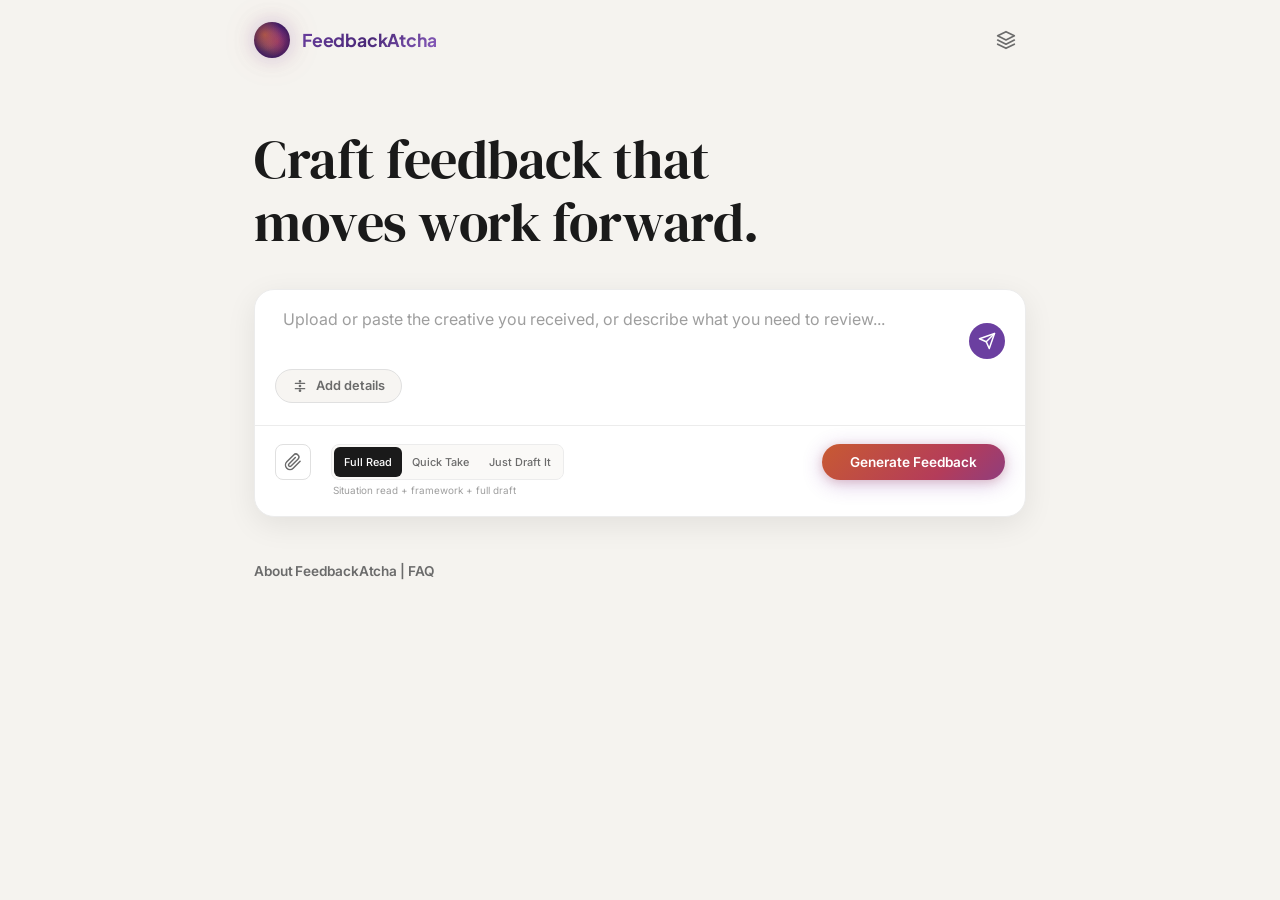
==== commit b0ef6e0d: "Simplify to 3 frameworks (drop SBI) and 3 stages (drop Near Final) - Frameworks: COIN, I Like / I Wi" ====
--- a/index.html
+++ b/index.html
@@ -4,7 +4,7 @@
   <meta charset="UTF-8">
   <meta name="viewport" content="width=device-width, initial-scale=1.0">
   <title>FeedbackAtcha</title>
-  <!-- v5.5 -->
+  <!-- v6.0 -->
   <script>
   // ============================================================
   // PASTE YOUR ANTHROPIC API KEY HERE:
@@ -81,7 +81,7 @@
 .severity-badge svg{width:14px;height:14px;flex-shrink:0}
 .severity-critical{background:rgba(220,38,38,0.1);color:#DC2626}
 .severity-caution{background:rgba(217,119,6,0.1);color:#B45309}
-.severity-good{background:rgba(22,163,74,0.1);color:#16A34A}
+.severity-good{background:rgba(52,168,115,0.1);color:#1B7A42}
 
 /* Chat avatars */
 .msg-ai-wrap{display:flex;align-items:flex-start;gap:8px;margin-bottom:8px;animation:msgIn 0.3s ease}
@@ -145,10 +145,14 @@
 .context-bar{display:flex;align-items:center;gap:10px;padding:0 20px 22px;flex-wrap:wrap}
 .context-bar-toggle{display:flex;align-items:center;gap:8px;font-size:0.8rem;color:var(--text-secondary);cursor:pointer;background:var(--surface-alt);border:1px solid var(--border);font-family:inherit;font-weight:600;padding:8px 16px;border-radius:50px;transition:var(--transition)}
 .context-bar-toggle:hover{color:var(--accent);border-color:var(--accent);background:var(--accent-light)}
+.context-bar-toggle.active{color:var(--accent);border-color:var(--accent);background:var(--accent-light)}
 .context-bar-toggle svg{flex-shrink:0}
 .context-tags{display:flex;flex-wrap:wrap;gap:4px}
 .context-tag{font-size:0.7rem;font-weight:500;padding:4px 12px;border-radius:50px;background:var(--accent-light);color:var(--accent);border:1px solid rgba(107,63,160,0.15);display:flex;align-items:center;gap:4px}
-.context-tag .remove-tag{background:none;border:none;cursor:pointer;color:var(--accent);font-size:0.85rem;line-height:1;padding:0 0 0 2px;opacity:0.6}
+.context-tag-framework{background:rgba(107,63,160,0.08);color:#5B2D8E;border-color:rgba(107,63,160,0.2)}
+.context-tag-asset{background:rgba(59,130,246,0.08);color:#2563EB;border-color:rgba(59,130,246,0.2)}
+.context-tag-details{background:rgba(52,168,115,0.08);color:#1B7A42;border-color:rgba(52,168,115,0.2)}
+.context-tag .remove-tag{background:none;border:none;cursor:pointer;color:currentColor;font-size:0.85rem;line-height:1;padding:0 0 0 2px;opacity:0.6}
 .context-tag .remove-tag:hover{opacity:1}
 
 /* Context Panel */
@@ -303,6 +307,11 @@
     <h1>FeedbackAtcha</h1>
   </div>
   <div class="header-actions">
+    <button class="btn-icon" id="new-session-btn" title="Start fresh" style="display:none">
+      <svg viewBox="0 0 24 24" fill="none" stroke="currentColor" stroke-width="2" stroke-linecap="round" stroke-linejoin="round">
+        <polyline points="1 4 1 10 7 10"/><path d="M3.51 15a9 9 0 1 0 2.13-9.36L1 10"/>
+      </svg>
+    </button>
     <button class="btn-icon" id="settings-btn" title="Brand Profile">
       <svg viewBox="0 0 24 24" fill="none" stroke="currentColor" stroke-width="2" stroke-linecap="round" stroke-linejoin="round">
         <path d="M12 2L2 7l10 5 10-5-10-5z"/><path d="M2 17l10 5 10-5"/><path d="M2 12l10 5 10-5"/>
@@ -354,7 +363,6 @@
           <div class="segmented framework-segmented">
             <button data-value="COIN">COIN</button>
             <button data-value="I Like / I Wish / What If">I Like / I Wish</button>
-            <button data-value="SBI">SBI</button>
             <button data-value="Plus/Delta">Plus / Delta</button>
           </div>
           <div class="framework-explainer" id="framework-explainer"></div>
@@ -417,7 +425,6 @@
             <div class="segmented">
               <button data-value="First Draft">First Draft</button>
               <button data-value="In Review">In Review</button>
-              <button data-value="Near Final">Near Final</button>
               <button data-value="Approval Ready">Final</button>
             </div>
           </div>
@@ -502,7 +509,7 @@
     </div>
     <div class="faq-item">
       <h3>How does it work?</h3>
-      <p>Paste your copy, upload a creative asset, or just share your raw impressions. Select the asset type and context, and FeedbackAtcha generates structured, professional feedback using proven frameworks like I Like / I Wish / What If, SBI, and COIN.</p>
+      <p>Paste your copy, upload a creative asset, or just share your raw impressions. Select the asset type and context, and FeedbackAtcha generates structured, professional feedback using proven frameworks like COIN, I Like / I Wish / What If, and Plus/Delta.</p>
     </div>
     <div class="faq-item">
       <h3>What are the three modes?</h3>
@@ -662,7 +669,7 @@
 - Be specific and actionable
 - Flag spec issues (dimensions, character counts, safe zones)
 - Calibrate depth to creative stage (first draft = directional, near-final = precise polish)
-- Use frameworks like I Like / I Wish / What If, SBI, COIN, Plus/Delta, Strategic Alignment Check, or Directional + Executional as appropriate
+- Use frameworks like COIN, I Like / I Wish / What If, or Plus/Delta as appropriate
 - End every feedback response with "### Framework" — a one-liner citing which feedback model(s) you used and why
 
 SEVERITY TAGS (REQUIRED for every numbered feedback point):
@@ -675,7 +682,11 @@
 - In the TL;DR, summarize the severity breakdown if there are critical items (e.g., "2 critical issues to fix before this ships")
 
 BRAND COMPLIANCE (CRITICAL):
-- When brand guidelines are provided (text, PDF, or URL), you MUST actively compare the submitted asset against those guidelines
+- Messages may contain TWO types of uploads clearly labeled with brackets:
+  1. [BRAND GUIDELINES REFERENCE DOCUMENT] — This is the brand guide. Do NOT review or give feedback on this. It is a REFERENCE only.
+  2. [ASSET TO REVIEW] — This is the creative asset the user received from their team. Review THIS and give feedback on THIS.
+- NEVER confuse the two. The brand guidelines PDF is context, not the subject of review.
+- When brand guidelines are provided, MUST actively compare the ASSET against those guidelines
 - Explicitly flag ANY deviations: wrong colors, off-brand typography, logo misuse, voice/tone mismatches, messaging inconsistencies
 - In Full Read mode, dedicate a "### Brand Compliance" section to this analysis
 - In other modes, weave brand compliance flags directly into your feedback points
@@ -700,15 +711,15 @@
 function initContextBar(){const panel=document.getElementById('context-panel');const toggle=document.getElementById('context-bar-toggle');const summary=document.getElementById('context-summary');toggle.addEventListener('click',()=>{const isOpen=panel.classList.toggle('open');toggle.classList.toggle('active',isOpen);updateContextSummary()});}
 function updateContextSummary(){const panel=document.getElementById('context-panel');const toggle=document.getElementById('context-bar-toggle');const summary=document.getElementById('context-summary');const isOpen=panel.classList.contains('open');const tags=[];tags.push(...state.assetTypes);if(state.creativeStage)tags.push(1);tags.push(...state.audience);if(state.goal)tags.push(1);if(isOpen){summary.textContent=tags.length?`Hide details (${tags.length})`:'Hide details'}else{summary.textContent=tags.length?`Details (${tags.length})`:'Add details'}}
 
-function updateContextTags(){const container=document.getElementById('context-tags');const tags=[];state.assetTypes.forEach(a=>tags.push({label:a,clear:()=>{state.assetTypes=state.assetTypes.filter(x=>x!==a);document.querySelectorAll('.tile').forEach(t=>{if(t.dataset.value===a)t.classList.remove('selected')})}}));if(state.creativeStage)tags.push({label:state.creativeStage,clear:()=>{state.creativeStage=null;document.querySelectorAll('.segmented button').forEach(b=>b.classList.remove('selected'))}});state.audience.forEach(a=>tags.push({label:a,clear:()=>{state.audience=state.audience.filter(x=>x!==a);document.querySelectorAll('.audience-pills .pill').forEach(p=>{if(p.dataset.value===a)p.classList.remove('selected')})}}));if(state.goal)tags.push({label:state.goal,clear:()=>{state.goal=null;document.querySelectorAll('.goal-pills .pill').forEach(p=>p.classList.remove('selected'))}});container.innerHTML=tags.map((t,i)=>`<span class="context-tag">${t.label}<button class="remove-tag" data-idx="${i}">&times;</button></span>`).join('');container.querySelectorAll('.remove-tag').forEach((btn,i)=>{btn.addEventListener('click',(e)=>{e.stopPropagation();tags[i].clear();updateContextTags()})});updateContextSummary()}
+function updateContextTags(){const container=document.getElementById('context-tags');const tags=[];if(state.framework)tags.push({label:state.framework,category:'framework',clear:()=>{state.framework=null;state.frameworkManual=false;document.querySelectorAll('.framework-segmented button').forEach(b=>{b.classList.remove('selected');b.classList.remove('auto-selected')});document.getElementById('framework-explainer').textContent=''}});state.assetTypes.forEach(a=>tags.push({label:a,category:'asset',clear:()=>{state.assetTypes=state.assetTypes.filter(x=>x!==a);document.querySelectorAll('.tile').forEach(t=>{if(t.dataset.value===a)t.classList.remove('selected')})}}));if(state.creativeStage)tags.push({label:state.creativeStage,category:'details',clear:()=>{state.creativeStage=null;document.querySelectorAll('.segmented button').forEach(b=>b.classList.remove('selected'))}});state.audience.forEach(a=>tags.push({label:a,category:'details',clear:()=>{state.audience=state.audience.filter(x=>x!==a);document.querySelectorAll('.audience-pills .pill').forEach(p=>{if(p.dataset.value===a)p.classList.remove('selected')})}}));if(state.goal)tags.push({label:state.goal,category:'details',clear:()=>{state.goal=null;document.querySelectorAll('.goal-pills .pill').forEach(p=>p.classList.remove('selected'))}});container.innerHTML=tags.map((t,i)=>`<span class="context-tag context-tag-${t.category}">${t.label}<button class="remove-tag" data-idx="${i}">&times;</button></span>`).join('');container.querySelectorAll('.remove-tag').forEach((btn,i)=>{btn.addEventListener('click',(e)=>{e.stopPropagation();tags[i].clear();updateContextTags()})});updateContextSummary()}
 
 function initTiles(){document.querySelectorAll('.tile').forEach(tile=>{tile.addEventListener('click',()=>{tile.classList.toggle('selected');const val=tile.dataset.value;if(state.assetTypes.includes(val)){state.assetTypes=state.assetTypes.filter(a=>a!==val)}else{state.assetTypes.push(val)}updateContextTags()})})}
 
 function initSegmented(){document.querySelectorAll('.segmented button').forEach(btn=>{btn.addEventListener('click',()=>{document.querySelectorAll('.segmented button').forEach(b=>b.classList.remove('selected'));btn.classList.add('selected');state.creativeStage=btn.dataset.value;updateContextTags();if(!state.frameworkManual)autoSelectFramework()})})}
 
-function initPills(){document.querySelectorAll('.audience-pills .pill').forEach(pill=>{pill.addEventListener('click',()=>{pill.classList.toggle('selected');const val=pill.dataset.value;if(state.audience.includes(val)){state.audience=state.audience.filter(a=>a!==val)}else{state.audience.push(val)}updateContextTags();if(!state.frameworkManual)autoSelectFramework()})});document.querySelectorAll('.goal-pills .pill').forEach(pill=>{pill.addEventListener('click',()=>{document.querySelectorAll('.goal-pills .pill').forEach(p=>p.classList.remove('selected'));pill.classList.add('selected');state.goal=pill.dataset.value;updateContextTags()})});document.querySelectorAll('.framework-segmented button').forEach(btn=>{btn.addEventListener('click',()=>{const wasSelected=btn.classList.contains('selected')&&!btn.classList.contains('auto-selected');document.querySelectorAll('.framework-segmented button').forEach(b=>{b.classList.remove('selected');b.classList.remove('auto-selected')});if(wasSelected&&btn.dataset.value===state.framework){state.framework=null;state.frameworkManual=false;autoSelectFramework()}else{btn.classList.add('selected');state.framework=btn.dataset.value;state.frameworkManual=true;updateFrameworkExplainer(btn.dataset.value)}})})}
-const FRAMEWORK_MAP={audience:{'Designer':'COIN','Copywriter':'COIN','Agency Partner':'COIN','Marketing Manager':'I Like / I Wish / What If','VP / Director':'Plus/Delta','Cross-Functional':'SBI'},stage:{'First Draft':'I Like / I Wish / What If','Approval Ready':'Plus/Delta','Near Final':'Plus/Delta'}};
-const FRAMEWORK_EXPLAINERS={'COIN':'Context → Observation → Impact → Next steps. Best for actionable, direct feedback.','I Like / I Wish / What If':'Encouraging + exploratory. Great for early ideas and collaborative brainstorming.','SBI':'Situation → Behavior → Impact. Structured for formal reviews and cross-team communication.','Plus/Delta':'What\'s working + what to change. Fast, executive-friendly.'};
+function initPills(){document.querySelectorAll('.audience-pills .pill').forEach(pill=>{pill.addEventListener('click',()=>{pill.classList.toggle('selected');const val=pill.dataset.value;if(state.audience.includes(val)){state.audience=state.audience.filter(a=>a!==val)}else{state.audience.push(val)}updateContextTags();if(!state.frameworkManual)autoSelectFramework()})});document.querySelectorAll('.goal-pills .pill').forEach(pill=>{pill.addEventListener('click',()=>{document.querySelectorAll('.goal-pills .pill').forEach(p=>p.classList.remove('selected'));pill.classList.add('selected');state.goal=pill.dataset.value;updateContextTags()})});document.querySelectorAll('.framework-segmented button').forEach(btn=>{btn.addEventListener('click',()=>{const wasSelected=btn.classList.contains('selected')&&!btn.classList.contains('auto-selected');document.querySelectorAll('.framework-segmented button').forEach(b=>{b.classList.remove('selected');b.classList.remove('auto-selected')});if(wasSelected&&btn.dataset.value===state.framework){state.framework=null;state.frameworkManual=false;autoSelectFramework()}else{btn.classList.add('selected');state.framework=btn.dataset.value;state.frameworkManual=true;updateFrameworkExplainer(btn.dataset.value)}updateContextTags()})})}
+const FRAMEWORK_MAP={audience:{'Designer':'COIN','Copywriter':'COIN','Agency Partner':'COIN','Marketing Manager':'I Like / I Wish / What If','VP / Director':'Plus/Delta','Cross-Functional':'COIN'},stage:{'First Draft':'I Like / I Wish / What If','In Review':'COIN','Approval Ready':'Plus/Delta'}};
+const FRAMEWORK_EXPLAINERS={'COIN':'Context → Observation → Impact → Next steps. Best for actionable, direct feedback.','I Like / I Wish / What If':'Encouraging + exploratory. Great for early ideas and collaborative brainstorming.','Plus/Delta':'What\'s working + what to change. Fast, executive-friendly.'};
 
 function autoSelectFramework(){document.querySelectorAll('.framework-segmented button').forEach(b=>{b.classList.remove('auto-selected');b.classList.remove('selected')});let fw=null;if(state.creativeStage&&FRAMEWORK_MAP.stage[state.creativeStage]){fw=FRAMEWORK_MAP.stage[state.creativeStage]}else if(state.audience.length){const priority=['VP / Director','Cross-Functional','Marketing Manager','Agency Partner','Copywriter','Designer'];for(const p of priority){if(state.audience.includes(p)&&FRAMEWORK_MAP.audience[p]){fw=FRAMEWORK_MAP.audience[p];break}}}state.framework=fw;if(fw){const btn=document.querySelector(`.framework-segmented button[data-value="${fw}"]`);if(btn)btn.classList.add('auto-selected')}updateFrameworkExplainer(fw)}
 
@@ -729,11 +740,13 @@
 function saveBrandSettings(){localStorage.setItem('feedbackatcha_brand',JSON.stringify(state.brandSettings))}
 function loadBrandSettings(){const saved=localStorage.getItem('feedbackatcha_brand');if(saved){try{const p=JSON.parse(saved);Object.assign(state.brandSettings,p);setTimeout(()=>{document.getElementById('brand-url').value=state.brandSettings.websiteUrl||'';document.getElementById('brand-guidelines').value=state.brandSettings.guidelines||'';document.getElementById('brand-guidelines-url').value=state.brandSettings.guidelinesUrl||'';if(state.brandSettings.guidelinesFileName){const short=state.brandSettings.guidelinesFileName.length>20?state.brandSettings.guidelinesFileName.slice(0,18)+'...':state.brandSettings.guidelinesFileName;document.getElementById('guidelines-upload-preview').innerHTML=`${short} <button class="remove-upload" onclick="removeGuidelinesFile()">&times;</button>`}if(state.brandSettings.enabled)document.getElementById('brand-toggle').classList.add('on');renderColorSwatches();document.getElementById('color-limit-msg').style.display=state.brandSettings.colors.length>=10?'block':'none'},50)}catch(e){}}}
 
-function initCTA(){document.getElementById('cta-btn').addEventListener('click',submitMessage);document.getElementById('chat-send-btn').addEventListener('click',submitMessage)}
+function initCTA(){document.getElementById('cta-btn').addEventListener('click',submitMessage);document.getElementById('chat-send-btn').addEventListener('click',submitMessage);document.getElementById('new-session-btn').addEventListener('click',resetSession)}
+
+function resetSession(){state.assetTypes=[];state.creativeStage=null;state.audience=[];state.goal=null;state.notes='';state.mode='full-read';state.framework=null;state.frameworkManual=false;state.uploadedFile=null;state.uploadedFileBase64=null;state.uploadedFileType=null;state.conversationHistory=[];state.lastAiText='';document.getElementById('thread').innerHTML='';document.getElementById('thread').classList.remove('active');document.querySelector('.hero').classList.remove('collapsed');document.querySelectorAll('.tile').forEach(t=>t.classList.remove('selected'));document.querySelectorAll('.segmented button').forEach(b=>b.classList.remove('selected'));document.querySelectorAll('.audience-pills .pill').forEach(p=>p.classList.remove('selected'));document.querySelectorAll('.goal-pills .pill').forEach(p=>p.classList.remove('selected'));document.querySelectorAll('.framework-segmented button').forEach(b=>{b.classList.remove('selected');b.classList.remove('auto-selected')});document.getElementById('framework-explainer').textContent='';document.getElementById('notes-input').value='';document.getElementById('upload-preview').innerHTML='';document.getElementById('file-input').value='';document.getElementById('main-input').value='';document.getElementById('main-input').style.height='auto';document.getElementById('context-panel').classList.remove('open');document.getElementById('context-bar-toggle').classList.remove('active');document.getElementById('context-tags').innerHTML='';document.getElementById('new-session-btn').style.display='none';updateContextSummary();const modeSlider=document.querySelectorAll('.mode-slider button');modeSlider.forEach(b=>b.classList.remove('selected'));if(modeSlider[0])modeSlider[0].classList.add('selected')}
 
 function initAbout(){const overlay=document.getElementById('about-overlay');const modal=document.getElementById('about-modal');const open=()=>{overlay.classList.add('open');modal.classList.add('open')};const close=()=>{overlay.classList.remove('open');modal.classList.remove('open')};document.getElementById('about-link').addEventListener('click',open);document.getElementById('about-close').addEventListener('click',close);overlay.addEventListener('click',close);document.getElementById('expand-close').addEventListener('click',closeExpand);document.getElementById('expand-overlay').addEventListener('click',closeExpand);document.getElementById('expand-copy-btn').addEventListener('click',()=>{const body=document.getElementById('expand-body');navigator.clipboard.writeText(body.innerText).then(()=>{const span=document.querySelector('#expand-copy-btn span');if(span){span.textContent='Copied!';setTimeout(()=>span.textContent='Copy feedback',2000)}})})}
 
-async function submitMessage(){const input=document.getElementById('main-input');const text=input.value.trim();if(!text&&!state.uploadedFileBase64)return showError('Give me something to work with — paste copy, upload a file, or tell me what you need.');clearError();const MODE_LABELS={'full-read':'Full Read','quick-take':'Quick Take','just-draft':'Just Draft It'};let contextParts=[];if(state.assetTypes.length)contextParts.push(`Asset Type(s): ${state.assetTypes.join(', ')}`);if(state.creativeStage)contextParts.push(`Creative Stage: ${state.creativeStage}`);if(state.audience.length)contextParts.push(`Feedback Audience: ${state.audience.join(', ')}`);if(state.goal)contextParts.push(`Goal: ${state.goal}`);if(state.notes)contextParts.push(`Additional Context: ${state.notes}`);let brandContext='';if(state.brandSettings.enabled&&hasBrandData()){const b=state.brandSettings;brandContext=`\n\nBRAND PROFILE (active — CRITICALLY IMPORTANT: compare the uploaded asset against these guidelines and explicitly flag ANY deviations in colors, logo usage, typography, voice/tone, or other brand standards):`;if(b.colors.length)brandContext+=`\nBrand Colors: ${b.colors.join(', ')}`;if(b.websiteUrl)brandContext+=`\nWebsite: ${b.websiteUrl}`;if(b.guidelines)brandContext+=`\nGuidelines: ${b.guidelines}`;if(b.guidelinesUrl)brandContext+=`\nGuidelines Link: ${b.guidelinesUrl}`}let modeInstruction='';const fwName=state.framework||'the most appropriate framework';const fwInstruction=state.framework?`Use the ${state.framework} feedback framework.`:`Choose the most appropriate feedback framework (COIN, I Like / I Wish / What If, SBI, or Plus/Delta).`;if(state.conversationHistory.length===0||contextParts.length){if(state.mode==='full-read'){modeInstruction=`\n\nMODE: Full Read — ${fwInstruction} Start with "### TL;DR" (1-2 sentence overall take), then "### What's Working" (numbered points), then "### Improvements" (numbered points with bolded labels). If brand guidelines are provided, include "### Brand Compliance" section flagging any deviations. End with "### Framework" — one line citing which feedback model you used.`}else if(state.mode==='quick-take'){modeInstruction=`\n\nMODE: Quick Take — ${fwInstruction} Start with "### TL;DR" (1 sharp sentence), then "### Feedback" (numbered points with bolded labels, concise). If brand guidelines are provided, flag deviations inline. End with "### Framework" — one line citing which feedback model you used.`}else{modeInstruction=`\n\nMODE: Just Draft It — ${fwInstruction} Start with "### TL;DR" (1-2 sentences), then "### Feedback Draft" (the polished feedback copy, ready to send). If brand guidelines are provided, weave compliance notes in. End with "### Framework" — one line citing which feedback model you used.`}}let userMessage=text;if(contextParts.length)userMessage+=`\n\nCONTEXT:\n- ${contextParts.join('\n- ')}`;userMessage+=modeInstruction+brandContext;const displayText=text||MODE_LABELS[state.mode]||'Generate Feedback';addUserMessage(displayText);input.value='';input.style.height='auto';document.querySelector('.hero').classList.add('collapsed');document.getElementById('context-panel').classList.remove('open');document.getElementById('context-bar-toggle').classList.remove('active');updateContextSummary();const content=[];const isFirstMsg=state.conversationHistory.length===0;if(isFirstMsg&&state.brandSettings.enabled&&state.brandSettings.guidelinesFileBase64){const gt=state.brandSettings.guidelinesFileType;if(gt&&gt.startsWith('image/')){content.push({type:'image',source:{type:'base64',media_type:gt,data:state.brandSettings.guidelinesFileBase64}})}else if(gt==='application/pdf'){content.push({type:'document',source:{type:'base64',media_type:'application/pdf',data:state.brandSettings.guidelinesFileBase64}})}}if(state.uploadedFileBase64){if(state.uploadedFileType&&state.uploadedFileType.startsWith('image/')){content.push({type:'image',source:{type:'base64',media_type:state.uploadedFileType,data:state.uploadedFileBase64}})}else if(state.uploadedFileType==='application/pdf'){content.push({type:'document',source:{type:'base64',media_type:'application/pdf',data:state.uploadedFileBase64}})}}content.push({type:'text',text:userMessage});state.conversationHistory.push({role:'user',content});setLoading(true);try{await streamToThread(state.conversationHistory)}catch(err){showError('Something went wrong: '+err.message);setLoading(false)}}
+async function submitMessage(){const input=document.getElementById('main-input');const text=input.value.trim();if(!text&&!state.uploadedFileBase64)return showError('Give me something to work with — paste copy, upload a file, or tell me what you need.');clearError();const MODE_LABELS={'full-read':'Full Read','quick-take':'Quick Take','just-draft':'Just Draft It'};let contextParts=[];if(state.assetTypes.length)contextParts.push(`Asset Type(s): ${state.assetTypes.join(', ')}`);if(state.creativeStage)contextParts.push(`Creative Stage: ${state.creativeStage}`);if(state.audience.length)contextParts.push(`Feedback Audience: ${state.audience.join(', ')}`);if(state.goal)contextParts.push(`Goal: ${state.goal}`);if(state.notes)contextParts.push(`Additional Context: ${state.notes}`);let brandContext='';if(state.brandSettings.enabled&&hasBrandData()){const b=state.brandSettings;brandContext=`\n\nBRAND PROFILE (active — CRITICALLY IMPORTANT: compare the uploaded asset against these guidelines and explicitly flag ANY deviations in colors, logo usage, typography, voice/tone, or other brand standards):`;if(b.colors.length)brandContext+=`\nBrand Colors: ${b.colors.join(', ')}`;if(b.websiteUrl)brandContext+=`\nWebsite: ${b.websiteUrl}`;if(b.guidelines)brandContext+=`\nGuidelines: ${b.guidelines}`;if(b.guidelinesUrl)brandContext+=`\nGuidelines Link: ${b.guidelinesUrl}`}let modeInstruction='';const fwName=state.framework||'the most appropriate framework';const fwInstruction=state.framework?`Use the ${state.framework} feedback framework.`:`Choose the most appropriate feedback framework (COIN, I Like / I Wish / What If, or Plus/Delta).`;if(state.conversationHistory.length===0||contextParts.length){if(state.mode==='full-read'){modeInstruction=`\n\nMODE: Full Read — ${fwInstruction} Start with "### TL;DR" (1-2 sentence overall take), then "### What's Working" (numbered points), then "### Improvements" (numbered points with bolded labels). If brand guidelines are provided, include "### Brand Compliance" section flagging any deviations. End with "### Framework" — one line citing which feedback model you used.`}else if(state.mode==='quick-take'){modeInstruction=`\n\nMODE: Quick Take — ${fwInstruction} Start with "### TL;DR" (1 sharp sentence), then "### Feedback" (numbered points with bolded labels, concise). If brand guidelines are provided, flag deviations inline. End with "### Framework" — one line citing which feedback model you used.`}else{modeInstruction=`\n\nMODE: Just Draft It — ${fwInstruction} Start with "### TL;DR" (1-2 sentences), then "### Feedback Draft" (the polished feedback copy, ready to send). If brand guidelines are provided, weave compliance notes in. End with "### Framework" — one line citing which feedback model you used.`}}let userMessage=text;if(contextParts.length)userMessage+=`\n\nCONTEXT:\n- ${contextParts.join('\n- ')}`;userMessage+=modeInstruction+brandContext;const displayText=text||MODE_LABELS[state.mode]||'Generate Feedback';addUserMessage(displayText);input.value='';input.style.height='auto';document.querySelector('.hero').classList.add('collapsed');document.getElementById('new-session-btn').style.display='flex';document.getElementById('context-panel').classList.remove('open');document.getElementById('context-bar-toggle').classList.remove('active');updateContextSummary();const content=[];const isFirstMsg=state.conversationHistory.length===0;if(isFirstMsg&&state.brandSettings.enabled&&state.brandSettings.guidelinesFileBase64){const gt=state.brandSettings.guidelinesFileType;content.push({type:'text',text:'[BRAND GUIDELINES REFERENCE DOCUMENT — Do NOT review this. Use it ONLY as a reference to check brand compliance of any assets the user shares below.]'});if(gt&&gt.startsWith('image/')){content.push({type:'image',source:{type:'base64',media_type:gt,data:state.brandSettings.guidelinesFileBase64}})}else if(gt==='application/pdf'){content.push({type:'document',source:{type:'base64',media_type:'application/pdf',data:state.brandSettings.guidelinesFileBase64}})}content.push({type:'text',text:'[END OF BRAND GUIDELINES REFERENCE]'})}if(state.uploadedFileBase64){content.push({type:'text',text:'[ASSET TO REVIEW — This is the creative asset the user wants feedback on. Review THIS:]'});if(state.uploadedFileType&&state.uploadedFileType.startsWith('image/')){content.push({type:'image',source:{type:'base64',media_type:state.uploadedFileType,data:state.uploadedFileBase64}})}else if(state.uploadedFileType==='application/pdf'){content.push({type:'document',source:{type:'base64',media_type:'application/pdf',data:state.uploadedFileBase64}})}content.push({type:'text',text:'[END OF ASSET TO REVIEW]'})}content.push({type:'text',text:userMessage});state.conversationHistory.push({role:'user',content});setLoading(true);try{await streamToThread(state.conversationHistory)}catch(err){showError('Something went wrong: '+err.message);setLoading(false)}}
 
 function addUserMessage(text){const thread=document.getElementById('thread');thread.classList.add('active');const wrap=document.createElement('div');wrap.className='msg-user-wrap';const msg=document.createElement('div');msg.className='msg msg-user';msg.innerHTML=`<div class="msg-body">${escapeHtml(text)}</div>`;const avatar=document.createElement('div');avatar.className='user-avatar-chat';avatar.innerHTML=getUserAvatarHTML();wrap.appendChild(msg);wrap.appendChild(avatar);thread.appendChild(wrap);scrollThread()}
 
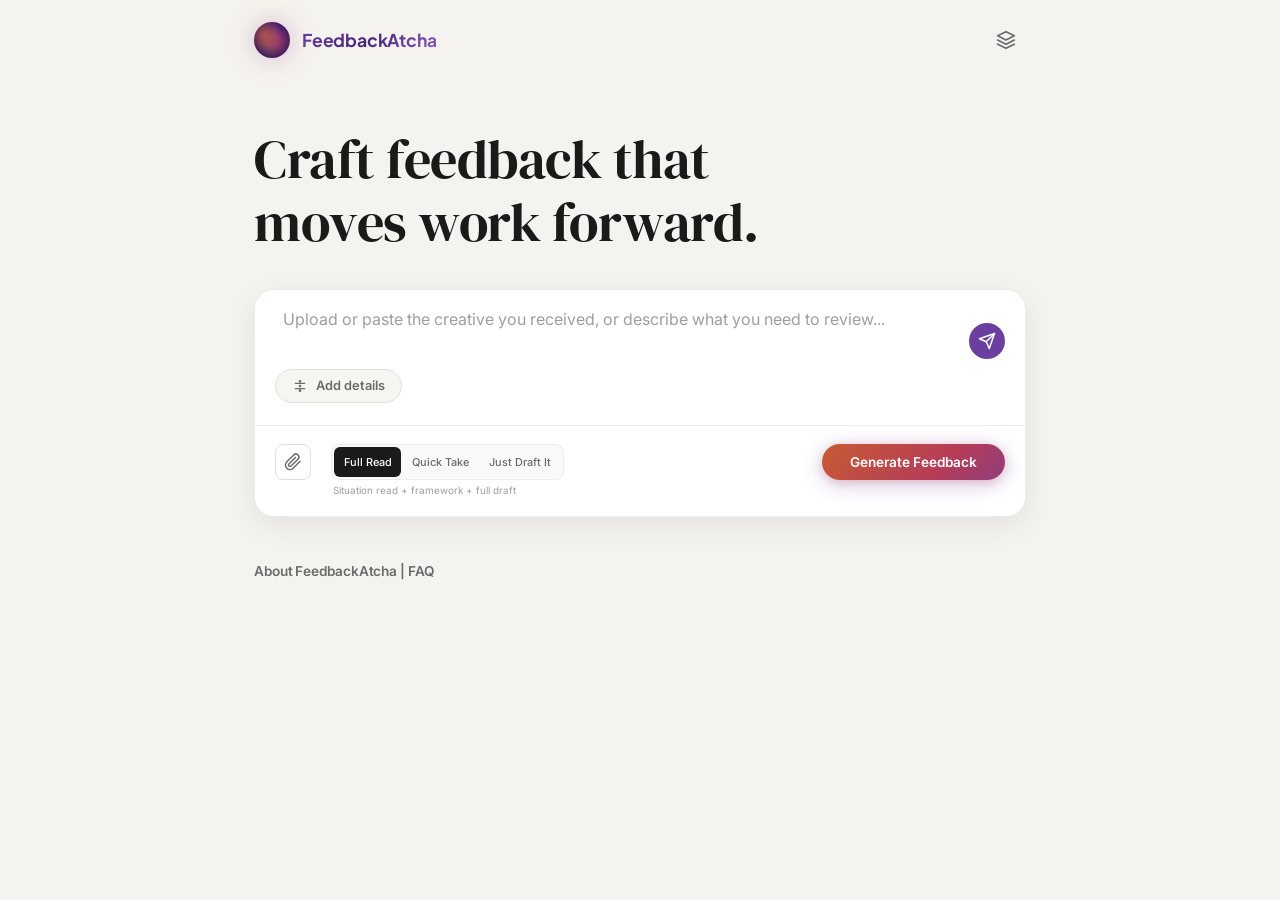
==== commit b780c366: "Fix duplicate framework tags — scope stage selector away from framework initSegmented was using '.se" ====
--- a/index.html
+++ b/index.html
@@ -4,7 +4,7 @@
   <meta charset="UTF-8">
   <meta name="viewport" content="width=device-width, initial-scale=1.0">
   <title>FeedbackAtcha</title>
-  <!-- v6.0 -->
+  <!-- v6.1 -->
   <script>
   // ============================================================
   // PASTE YOUR ANTHROPIC API KEY HERE:
@@ -422,7 +422,7 @@
           </div>
           <div style="margin-bottom:14px">
             <div class="asset-category-label">Creative Stage</div>
-            <div class="segmented">
+            <div class="segmented stage-segmented">
               <button data-value="First Draft">First Draft</button>
               <button data-value="In Review">In Review</button>
               <button data-value="Approval Ready">Final</button>
@@ -715,9 +715,9 @@
 
 function initTiles(){document.querySelectorAll('.tile').forEach(tile=>{tile.addEventListener('click',()=>{tile.classList.toggle('selected');const val=tile.dataset.value;if(state.assetTypes.includes(val)){state.assetTypes=state.assetTypes.filter(a=>a!==val)}else{state.assetTypes.push(val)}updateContextTags()})})}
 
-function initSegmented(){document.querySelectorAll('.segmented button').forEach(btn=>{btn.addEventListener('click',()=>{document.querySelectorAll('.segmented button').forEach(b=>b.classList.remove('selected'));btn.classList.add('selected');state.creativeStage=btn.dataset.value;updateContextTags();if(!state.frameworkManual)autoSelectFramework()})})}
-
-function initPills(){document.querySelectorAll('.audience-pills .pill').forEach(pill=>{pill.addEventListener('click',()=>{pill.classList.toggle('selected');const val=pill.dataset.value;if(state.audience.includes(val)){state.audience=state.audience.filter(a=>a!==val)}else{state.audience.push(val)}updateContextTags();if(!state.frameworkManual)autoSelectFramework()})});document.querySelectorAll('.goal-pills .pill').forEach(pill=>{pill.addEventListener('click',()=>{document.querySelectorAll('.goal-pills .pill').forEach(p=>p.classList.remove('selected'));pill.classList.add('selected');state.goal=pill.dataset.value;updateContextTags()})});document.querySelectorAll('.framework-segmented button').forEach(btn=>{btn.addEventListener('click',()=>{const wasSelected=btn.classList.contains('selected')&&!btn.classList.contains('auto-selected');document.querySelectorAll('.framework-segmented button').forEach(b=>{b.classList.remove('selected');b.classList.remove('auto-selected')});if(wasSelected&&btn.dataset.value===state.framework){state.framework=null;state.frameworkManual=false;autoSelectFramework()}else{btn.classList.add('selected');state.framework=btn.dataset.value;state.frameworkManual=true;updateFrameworkExplainer(btn.dataset.value)}updateContextTags()})})}
+function initSegmented(){document.querySelectorAll('.stage-segmented button').forEach(btn=>{btn.addEventListener('click',()=>{document.querySelectorAll('.stage-segmented button').forEach(b=>b.classList.remove('selected'));btn.classList.add('selected');state.creativeStage=btn.dataset.value;if(!state.frameworkManual)autoSelectFramework();updateContextTags()})})}
+
+function initPills(){document.querySelectorAll('.audience-pills .pill').forEach(pill=>{pill.addEventListener('click',()=>{pill.classList.toggle('selected');const val=pill.dataset.value;if(state.audience.includes(val)){state.audience=state.audience.filter(a=>a!==val)}else{state.audience.push(val)}if(!state.frameworkManual)autoSelectFramework();updateContextTags()})});document.querySelectorAll('.goal-pills .pill').forEach(pill=>{pill.addEventListener('click',()=>{document.querySelectorAll('.goal-pills .pill').forEach(p=>p.classList.remove('selected'));pill.classList.add('selected');state.goal=pill.dataset.value;updateContextTags()})});document.querySelectorAll('.framework-segmented button').forEach(btn=>{btn.addEventListener('click',()=>{const wasSelected=btn.classList.contains('selected')&&!btn.classList.contains('auto-selected');document.querySelectorAll('.framework-segmented button').forEach(b=>{b.classList.remove('selected');b.classList.remove('auto-selected')});if(wasSelected&&btn.dataset.value===state.framework){state.framework=null;state.frameworkManual=false;autoSelectFramework()}else{btn.classList.add('selected');state.framework=btn.dataset.value;state.frameworkManual=true;updateFrameworkExplainer(btn.dataset.value)}updateContextTags()})})}
 const FRAMEWORK_MAP={audience:{'Designer':'COIN','Copywriter':'COIN','Agency Partner':'COIN','Marketing Manager':'I Like / I Wish / What If','VP / Director':'Plus/Delta','Cross-Functional':'COIN'},stage:{'First Draft':'I Like / I Wish / What If','In Review':'COIN','Approval Ready':'Plus/Delta'}};
 const FRAMEWORK_EXPLAINERS={'COIN':'Context → Observation → Impact → Next steps. Best for actionable, direct feedback.','I Like / I Wish / What If':'Encouraging + exploratory. Great for early ideas and collaborative brainstorming.','Plus/Delta':'What\'s working + what to change. Fast, executive-friendly.'};
 
